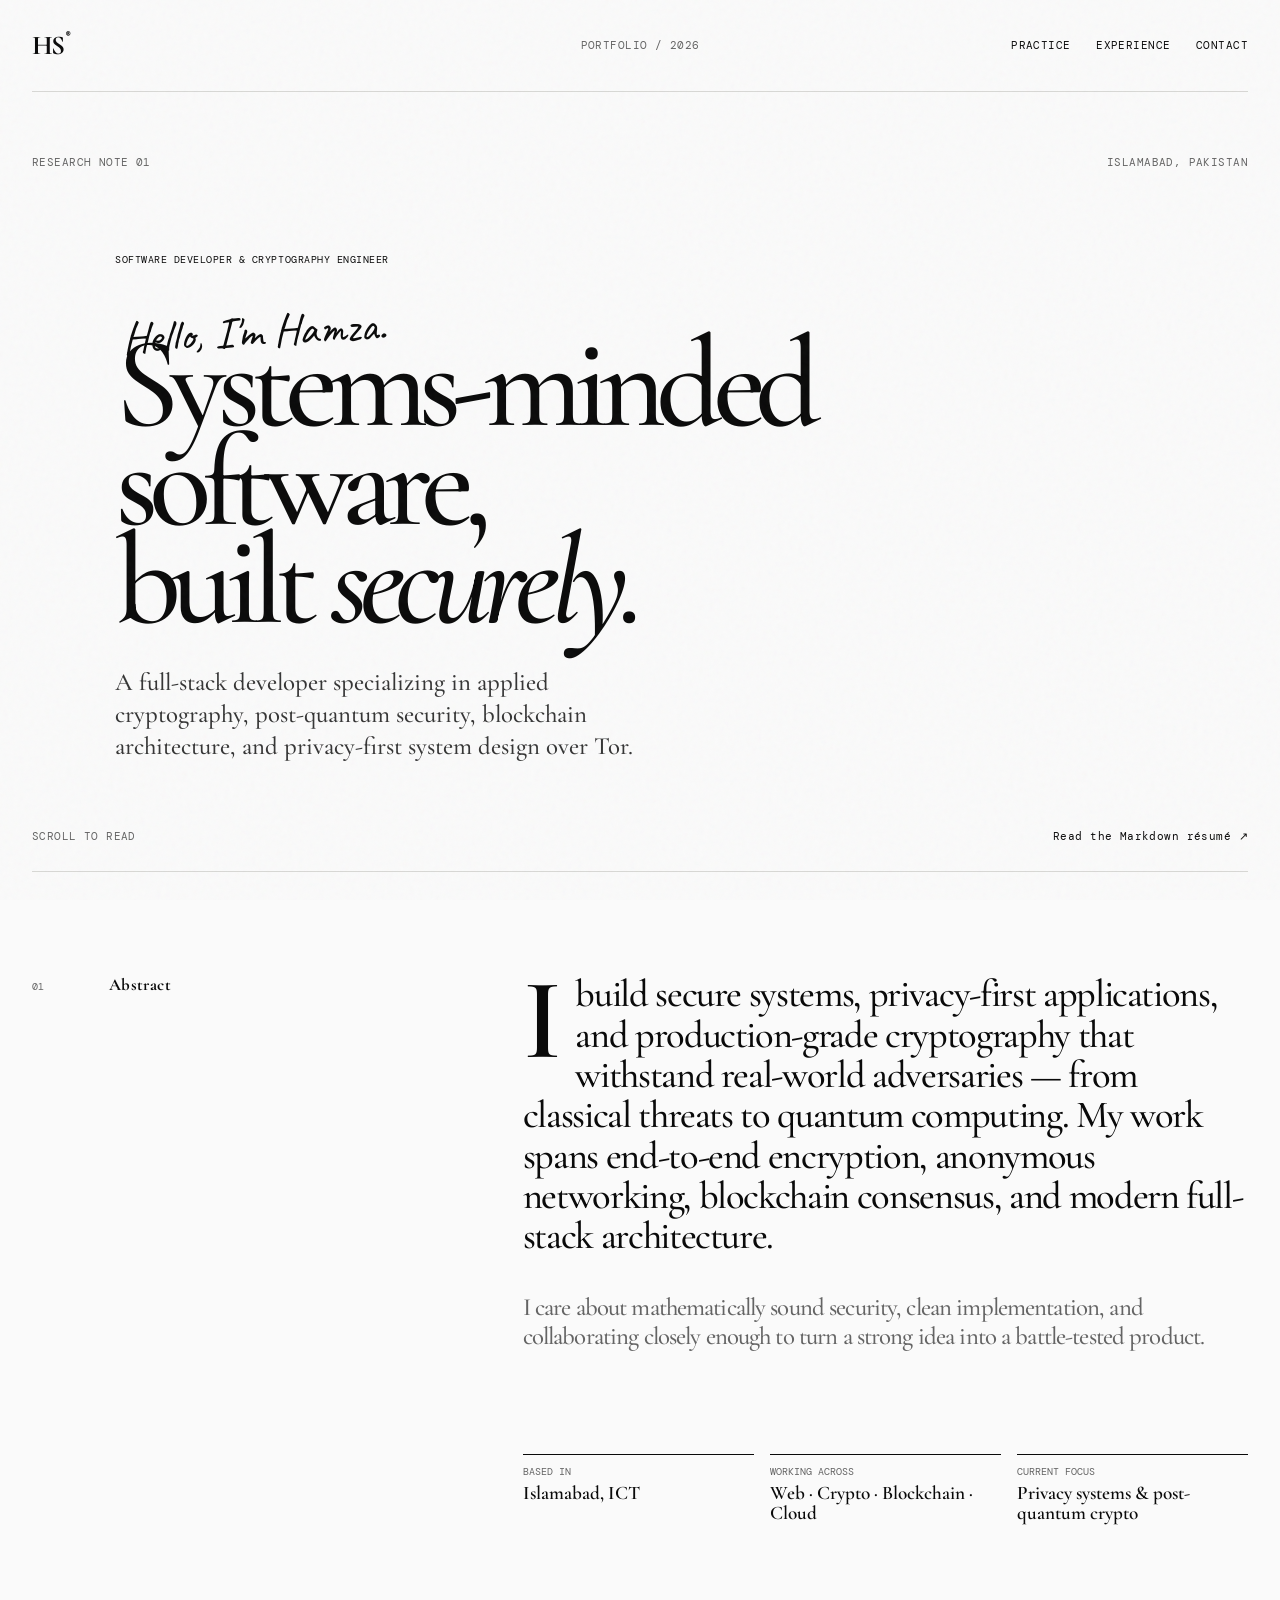
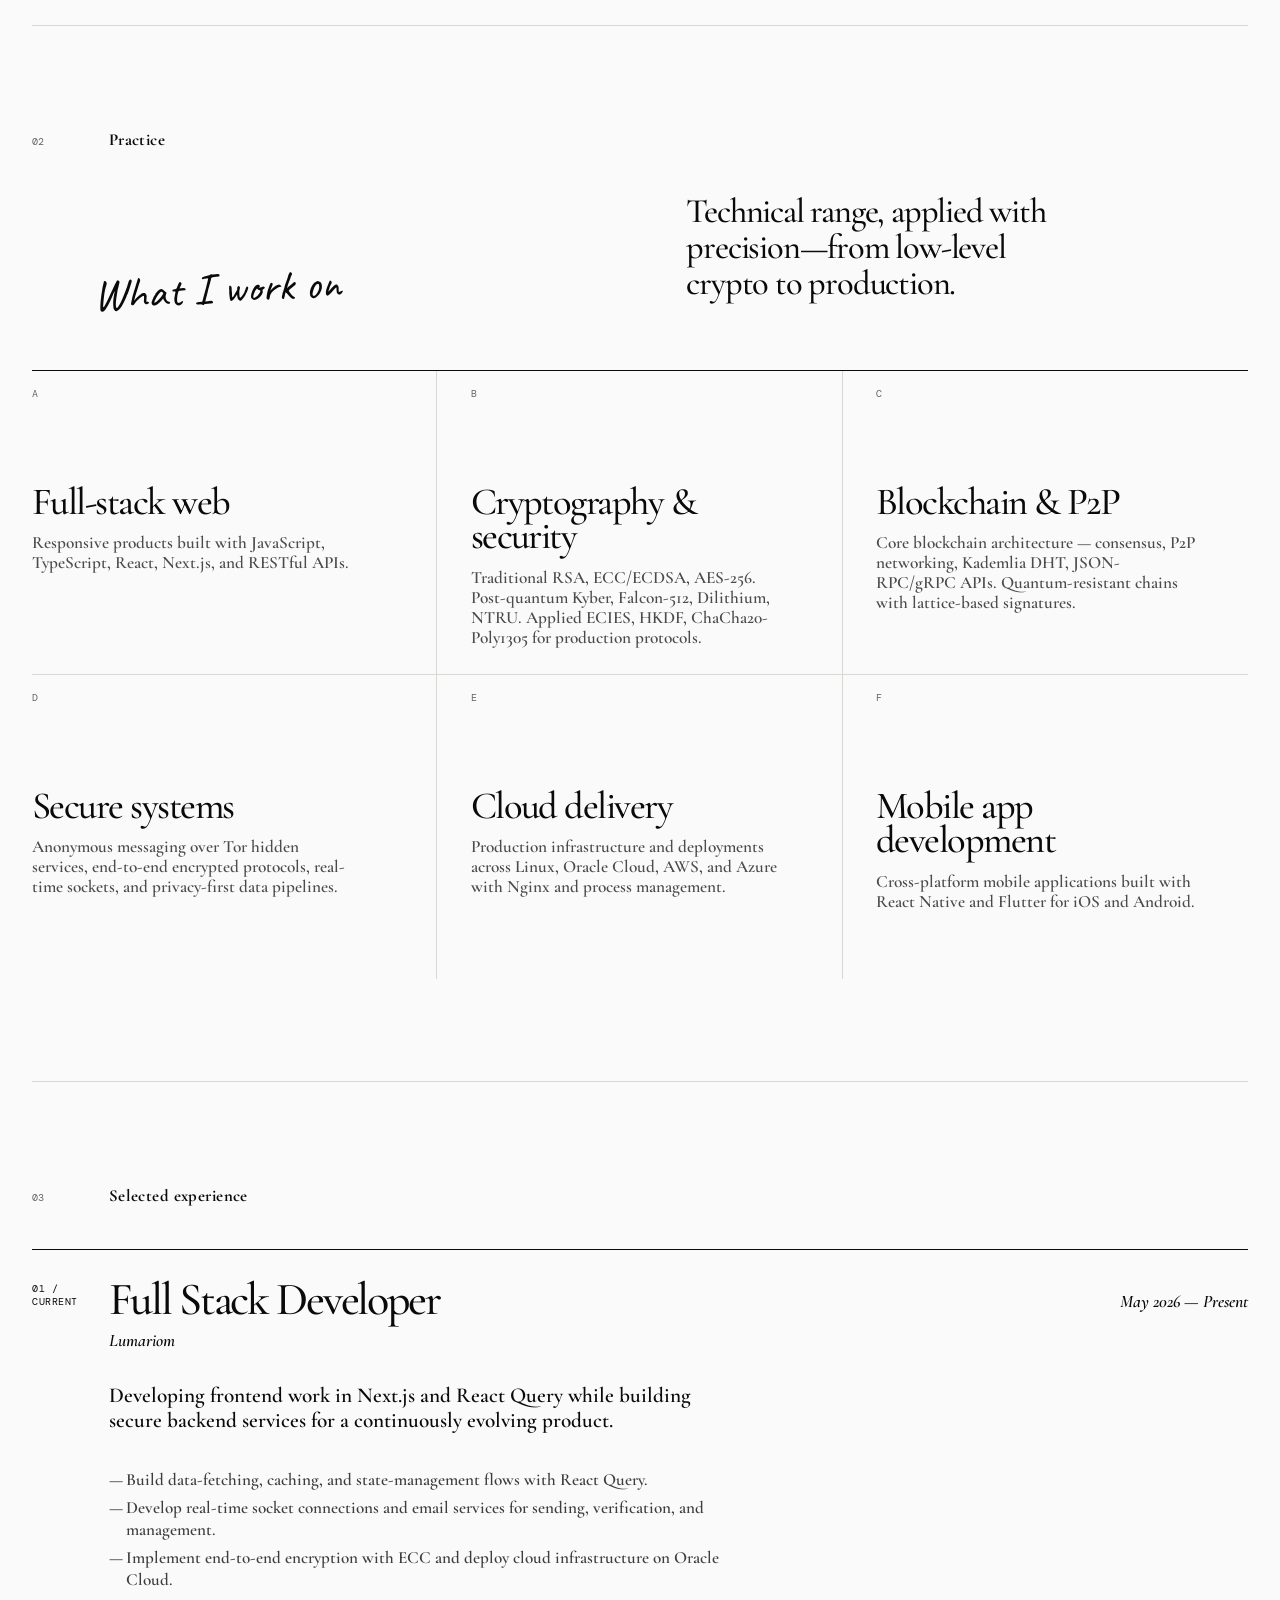
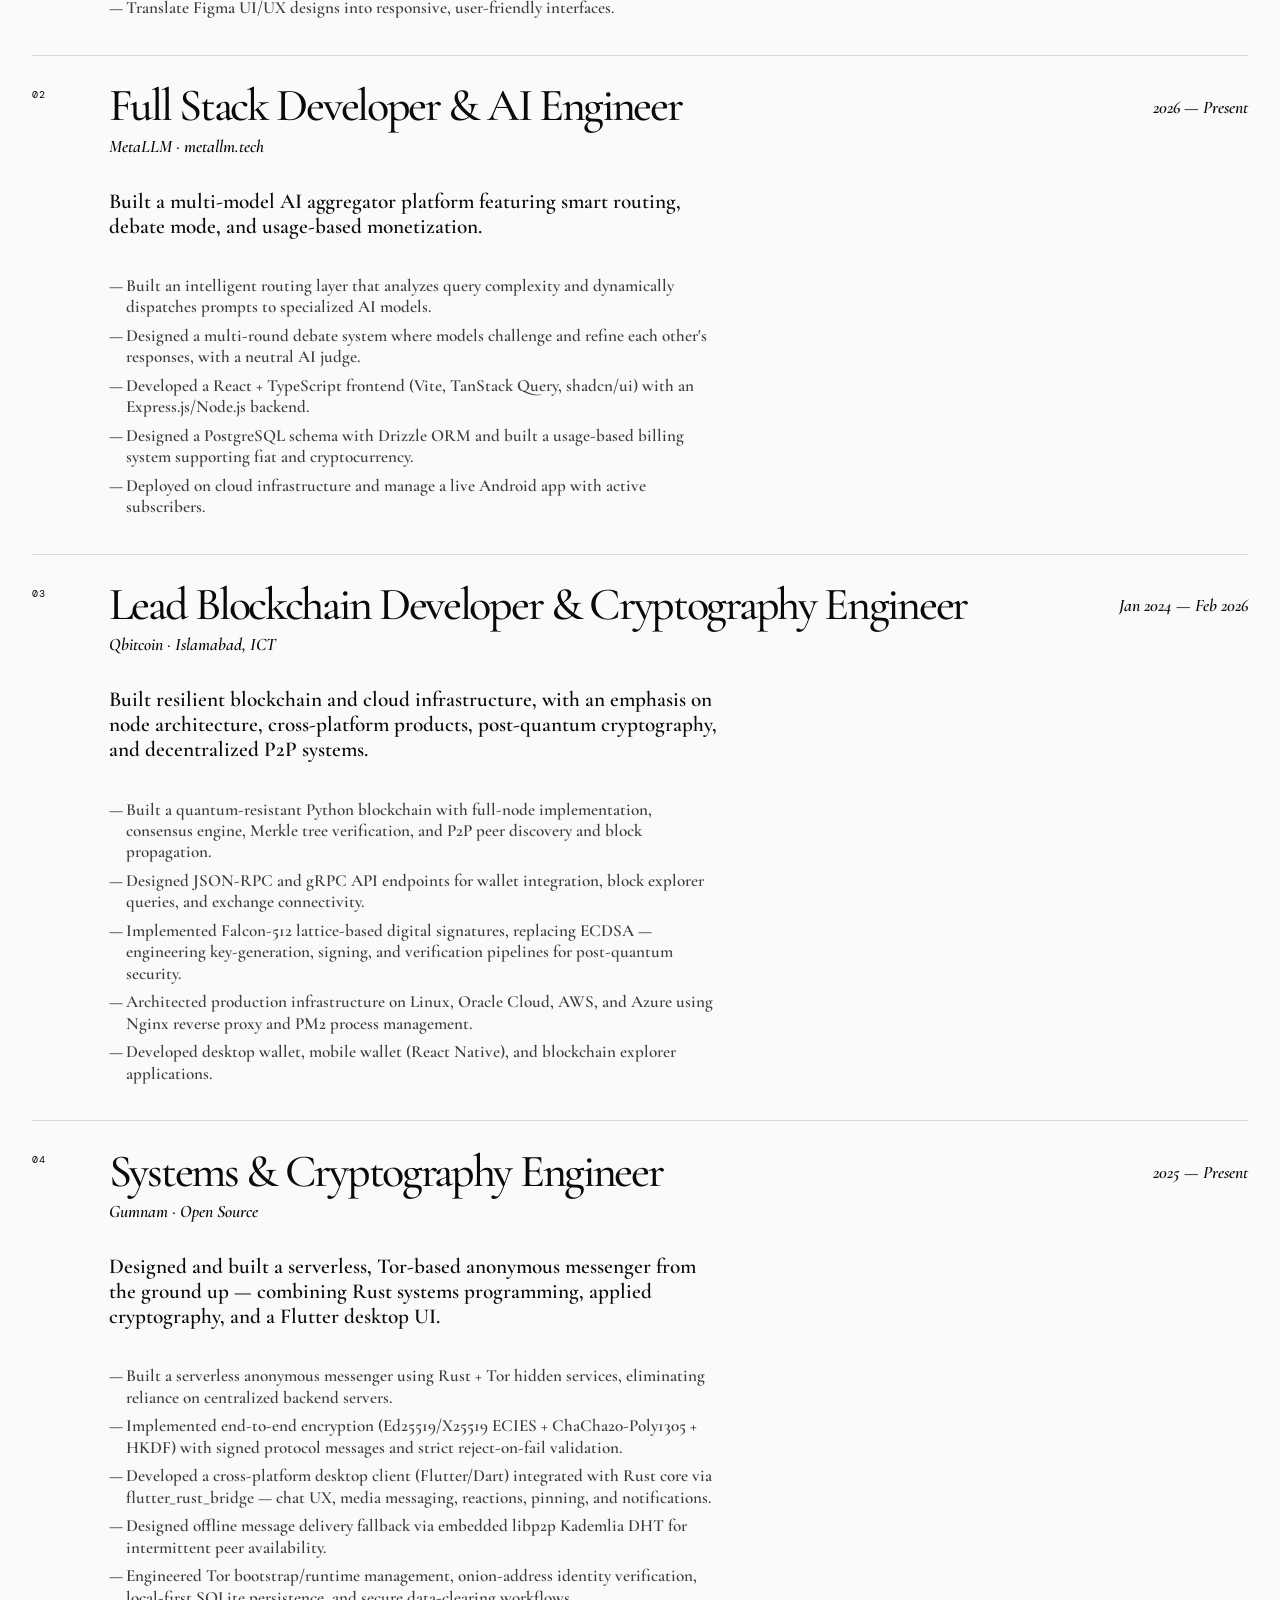
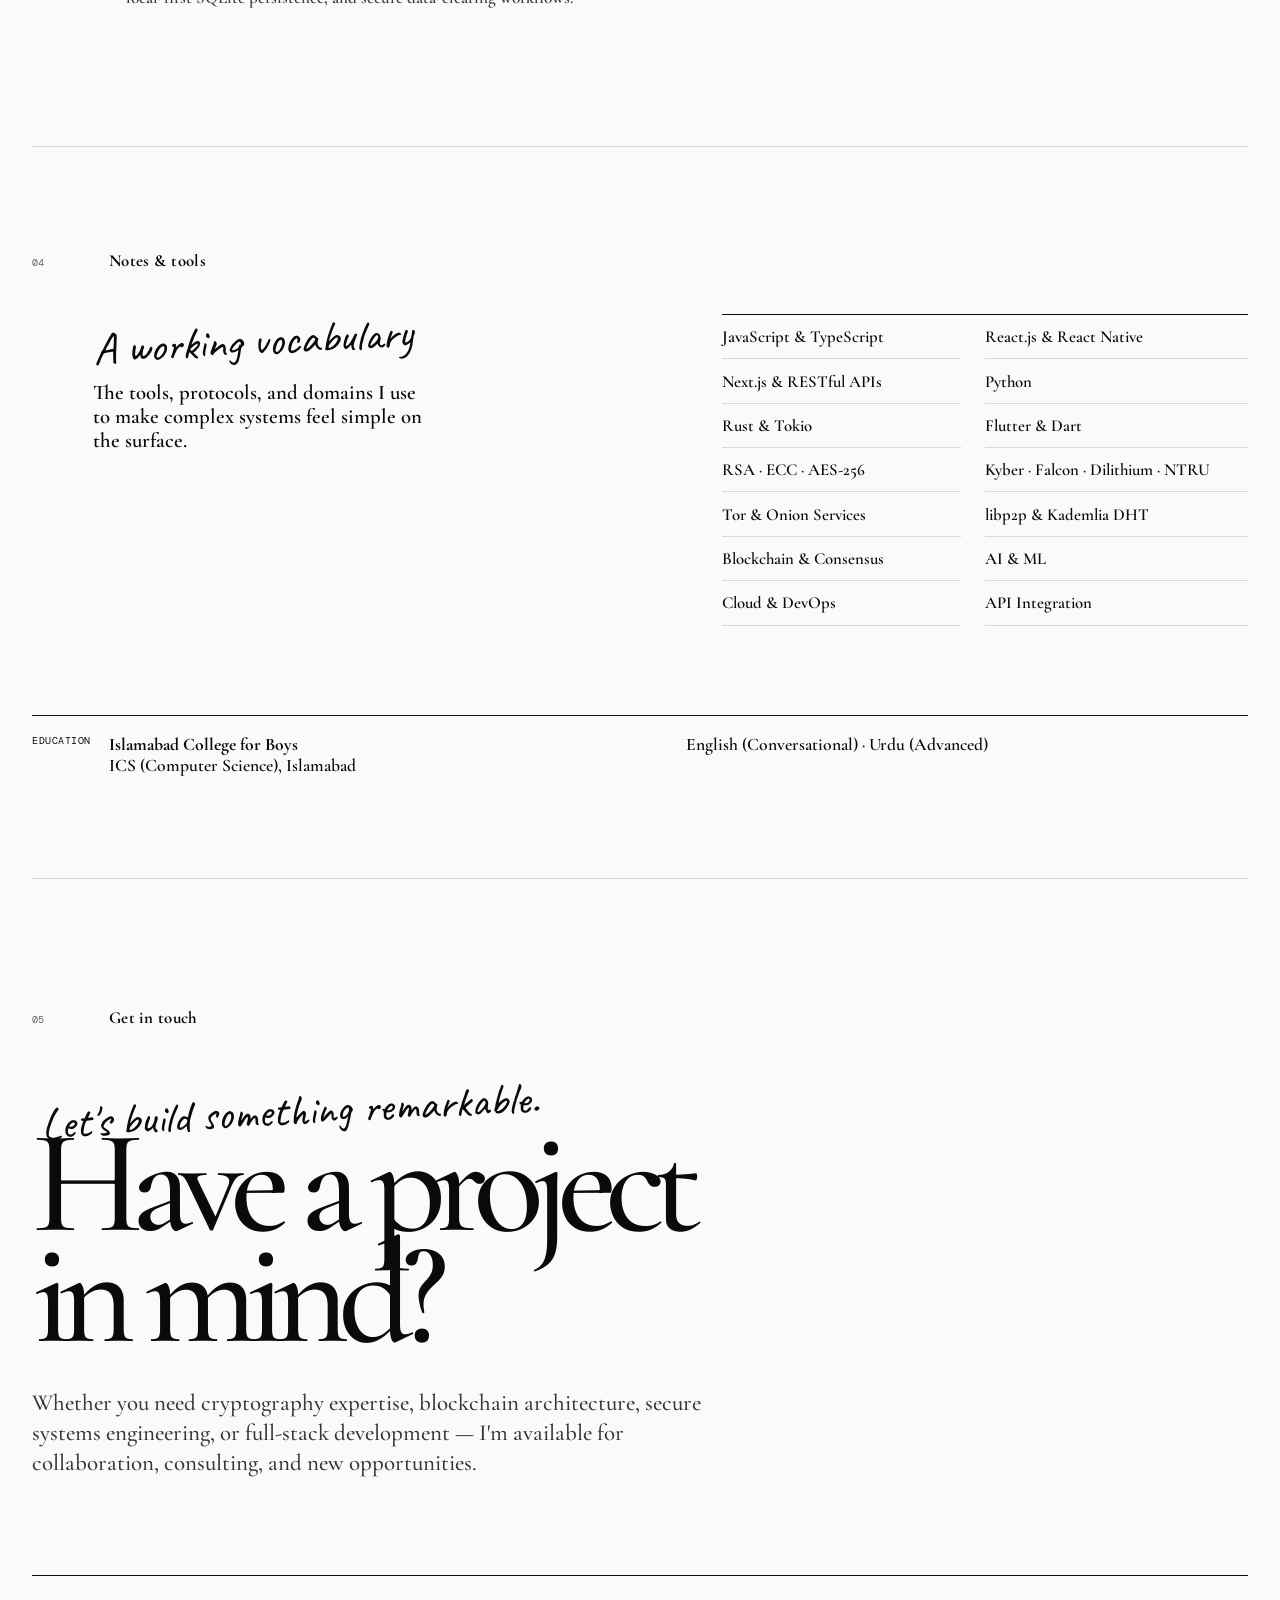
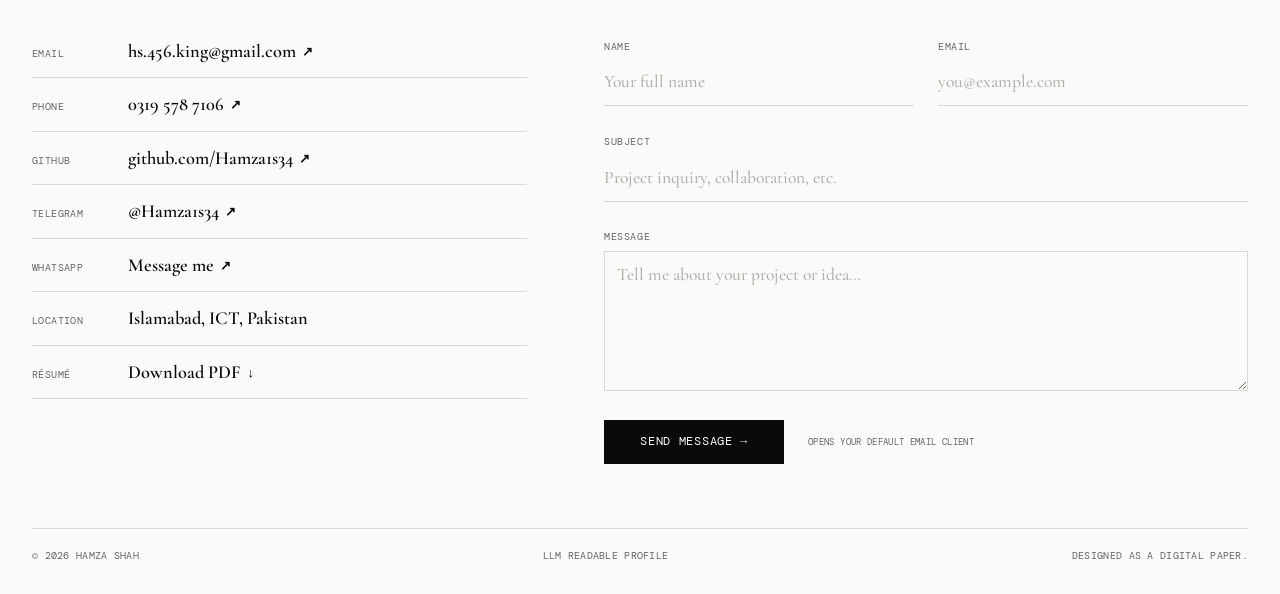
==== index.html @ 27f228ba "Initial commit of portfolio website" ====
<!doctype html>
<html lang="en">
  <head>
    <meta charset="UTF-8" />
    <meta name="viewport" content="width=device-width, initial-scale=1.0" />
    <meta
      name="description"
      content="Hamza Shah — Software Developer & Cryptography Engineer in Islamabad. Expertise in Rust, Tor, post-quantum cryptography (Kyber, Falcon, Dilithium, NTRU), blockchain architecture, and full-stack development."
    />
    <meta
      name="keywords"
      content="Hamza Shah, software developer, cryptography engineer, Rust developer, post-quantum cryptography, Kyber, Falcon-512, Dilithium, NTRU, RSA, ECC, AES, blockchain developer, Tor developer, anonymous messenger, P2P networking, full-stack developer, Islamabad, Pakistan"
    />
    <meta name="author" content="Hamza Shah" />
    <meta name="theme-color" content="#fafafa" />
    <meta name="robots" content="index, follow" />
    <link rel="canonical" href="https://hamza1s34.github.io/" />

    <!-- Open Graph -->
    <meta property="og:title" content="Hamza Shah — Software Developer & Cryptography Engineer" />
    <meta property="og:description" content="Systems-minded software engineer with deep expertise in applied cryptography, post-quantum security, blockchain architecture, and privacy-first system design." />
    <meta property="og:type" content="website" />
    <meta property="og:url" content="https://hamza1s34.github.io/" />
    <meta property="og:locale" content="en_US" />

    <!-- Twitter Card -->
    <meta name="twitter:card" content="summary" />
    <meta name="twitter:title" content="Hamza Shah — Software Developer & Cryptography Engineer" />
    <meta name="twitter:description" content="Rust · Tor · Post-Quantum Cryptography · Blockchain · Full-Stack — building secure, privacy-first systems." />

    <title>Hamza Shah — Software Developer & Cryptography Engineer</title>
    <link rel="preconnect" href="https://fonts.googleapis.com" />
    <link rel="preconnect" href="https://fonts.gstatic.com" crossorigin />
    <link
      href="https://fonts.googleapis.com/css2?family=Caveat:wght@500;600&family=Cormorant+Garamond:ital,wght@0,500;0,600;0,700;1,500;1,600&family=DM+Mono:wght@400;500&family=Inter:wght@400;500;600&display=swap"
      rel="stylesheet"
    />
    <link rel="stylesheet" href="styles.css" />
    <link rel="icon" type="image/svg+xml" href="favicon.svg" />

    <!-- JSON-LD Structured Data -->
    <script type="application/ld+json">
    {
      "@context": "https://schema.org",
      "@type": "Person",
      "name": "Hamza Shah",
      "jobTitle": "Software Developer & Cryptography Engineer",
      "url": "https://hamza1s34.github.io/",
      "email": "hs.456.king@gmail.com",
      "telephone": "+92-319-5787106",
      "address": {
        "@type": "PostalAddress",
        "addressLocality": "Islamabad",
        "addressRegion": "ICT",
        "addressCountry": "PK"
      },
      "sameAs": [
        "https://github.com/Hamza1s34"
      ],
      "knowsAbout": [
        "Cryptography", "Post-Quantum Cryptography", "Kyber", "Falcon-512",
        "Dilithium", "NTRU", "RSA", "ECC", "AES", "Blockchain",
        "Rust", "Tor", "P2P Networking", "Full-Stack Development",
        "Flutter", "React", "Next.js", "Python"
      ],
      "alumniOf": {
        "@type": "EducationalOrganization",
        "name": "Islamabad College for Boys"
      }
    }
    </script>
  </head>
  <body>
    <a class="skip-link" href="#main-content">Skip to content</a>

    <div class="film-grain" aria-hidden="true"></div>

    <header class="site-header">
      <a class="wordmark" href="#top" aria-label="Hamza Shah, home">HS<span>®</span></a>
      <p class="issue">Portfolio / 2026</p>
      <nav aria-label="Primary navigation">
        <a href="#practice">Practice</a>
        <a href="#experience">Experience</a>
        <a href="#contact">Contact</a>
      </nav>
    </header>

    <main id="main-content">
      <section class="hero paper-section" id="top" aria-labelledby="page-title">
        <div class="hero-meta">
          <p>Research note 01</p>
          <p>Islamabad, Pakistan</p>
        </div>

        <div class="hero-copy">
          <p class="kicker">Software Developer &amp; Cryptography Engineer</p>
          <p class="handwritten">Hello, I'm Hamza.</p>
          <h1 id="page-title">Systems-minded software,<br />built <em>securely.</em></h1>
          <p class="lede">
            A full-stack developer specializing in applied cryptography, post-quantum security,
            blockchain architecture, and privacy-first system design over Tor.
          </p>
        </div>

        <div class="hero-footnote">
          <p>Scroll to read</p>
          <a href="resume.md" class="source-link">Read the Markdown résumé <span aria-hidden="true">↗</span></a>
        </div>
      </section>

      <section class="abstract paper-section" aria-labelledby="abstract-title">
        <div class="section-label">
          <span>01</span>
          <h2 id="abstract-title">Abstract</h2>
        </div>
        <div class="abstract-copy">
          <p class="drop-cap">
            I build secure systems, privacy-first applications, and production-grade cryptography
            that withstand real-world adversaries — from classical threats to quantum computing.
            My work spans end-to-end encryption, anonymous networking, blockchain consensus, and
            modern full-stack architecture.
          </p>
          <p>
            I care about mathematically sound security, clean implementation, and collaborating
            closely enough to turn a strong idea into a battle-tested product.
          </p>
        </div>
        <dl class="facts">
          <div>
            <dt>Based in</dt>
            <dd>Islamabad, ICT</dd>
          </div>
          <div>
            <dt>Working across</dt>
            <dd>Web · Crypto · Blockchain · Cloud</dd>
          </div>
          <div>
            <dt>Current focus</dt>
            <dd>Privacy systems &amp; post-quantum crypto</dd>
          </div>
        </dl>
      </section>

      <section class="practice paper-section" id="practice" aria-labelledby="practice-title">
        <div class="section-label">
          <span>02</span>
          <h2 id="practice-title">Practice</h2>
        </div>
        <div class="practice-intro">
          <p class="handwritten">What I work on</p>
          <p>Technical range, applied with precision—from low-level crypto to production.</p>
        </div>
        <div class="practice-grid">
          <article>
            <p class="card-number">A</p>
            <h3>Full-stack web</h3>
            <p>Responsive products built with JavaScript, TypeScript, React, Next.js, and RESTful APIs.</p>
          </article>
          <article>
            <p class="card-number">B</p>
            <h3>Cryptography &amp; security</h3>
            <p>Traditional RSA, ECC/ECDSA, AES-256. Post-quantum Kyber, Falcon-512, Dilithium, NTRU. Applied ECIES, HKDF, ChaCha20-Poly1305 for production protocols.</p>
          </article>
          <article>
            <p class="card-number">C</p>
            <h3>Blockchain &amp; P2P</h3>
            <p>Core blockchain architecture — consensus, P2P networking, Kademlia DHT, JSON-RPC/gRPC APIs. Quantum-resistant chains with lattice-based signatures.</p>
          </article>
          <article>
            <p class="card-number">D</p>
            <h3>Secure systems</h3>
            <p>Anonymous messaging over Tor hidden services, end-to-end encrypted protocols, real-time sockets, and privacy-first data pipelines.</p>
          </article>
          <article>
            <p class="card-number">E</p>
            <h3>Cloud delivery</h3>
            <p>Production infrastructure and deployments across Linux, Oracle Cloud, AWS, and Azure with Nginx and process management.</p>
          </article>
          <article>
            <p class="card-number">F</p>
            <h3>Mobile app development</h3>
            <p>Cross-platform mobile applications built with React Native and Flutter for iOS and Android.</p>
          </article>
        </div>
      </section>

      <section class="experience paper-section" id="experience" aria-labelledby="experience-title">
        <div class="section-label">
          <span>03</span>
          <h2 id="experience-title">Selected experience</h2>
        </div>

        <article class="role">
          <div class="role-heading">
            <p class="role-index">01 / Current</p>
            <div>
              <h3>Full Stack Developer</h3>
              <p class="company">Lumariom</p>
            </div>
            <p class="period">May 2026 — Present</p>
          </div>
          <div class="role-body">
            <p>
              Developing frontend work in Next.js and React Query while building secure backend
              services for a continuously evolving product.
            </p>
            <ul>
              <li>Build data-fetching, caching, and state-management flows with React Query.</li>
              <li>Develop real-time socket connections and email services for sending, verification, and management.</li>
              <li>Implement end-to-end encryption with ECC and deploy cloud infrastructure on Oracle Cloud.</li>
              <li>Translate Figma UI/UX designs into responsive, user-friendly interfaces.</li>
            </ul>
          </div>
        </article>

        <article class="role">
          <div class="role-heading">
            <p class="role-index">02</p>
            <div>
              <h3>Full Stack Developer &amp; AI Engineer</h3>
              <p class="company">MetaLLM · metallm.tech</p>
            </div>
            <p class="period">2026 — Present</p>
          </div>
          <div class="role-body">
            <p>
              Built a multi-model AI aggregator platform featuring smart routing, debate mode, and usage-based monetization.
            </p>
            <ul>
              <li>Built an intelligent routing layer that analyzes query complexity and dynamically dispatches prompts to specialized AI models.</li>
              <li>Designed a multi-round debate system where models challenge and refine each other's responses, with a neutral AI judge.</li>
              <li>Developed a React + TypeScript frontend (Vite, TanStack Query, shadcn/ui) with an Express.js/Node.js backend.</li>
              <li>Designed a PostgreSQL schema with Drizzle ORM and built a usage-based billing system supporting fiat and cryptocurrency.</li>
              <li>Deployed on cloud infrastructure and manage a live Android app with active subscribers.</li>
            </ul>
          </div>
        </article>

        <article class="role">
          <div class="role-heading">
            <p class="role-index">03</p>
            <div>
              <h3>Lead Blockchain Developer &amp; Cryptography Engineer</h3>
              <p class="company">Qbitcoin · Islamabad, ICT</p>
            </div>
            <p class="period">Jan 2024 — Feb 2026</p>
          </div>
          <div class="role-body">
            <p>
              Built resilient blockchain and cloud infrastructure, with an emphasis on node
              architecture, cross-platform products, post-quantum cryptography, and decentralized P2P systems.
            </p>
            <ul>
              <li>Built a quantum-resistant Python blockchain with full-node implementation, consensus engine, Merkle tree verification, and P2P peer discovery and block propagation.</li>
              <li>Designed JSON-RPC and gRPC API endpoints for wallet integration, block explorer queries, and exchange connectivity.</li>
              <li>Implemented Falcon-512 lattice-based digital signatures, replacing ECDSA — engineering key-generation, signing, and verification pipelines for post-quantum security.</li>
              <li>Architected production infrastructure on Linux, Oracle Cloud, AWS, and Azure using Nginx reverse proxy and PM2 process management.</li>
              <li>Developed desktop wallet, mobile wallet (React Native), and blockchain explorer applications.</li>
            </ul>
          </div>
        </article>

        <article class="role">
          <div class="role-heading">
            <p class="role-index">04</p>
            <div>
              <h3>Systems &amp; Cryptography Engineer</h3>
              <p class="company">Gumnam · Open Source</p>
            </div>
            <p class="period">2025 — Present</p>
          </div>
          <div class="role-body">
            <p>
              Designed and built a serverless, Tor-based anonymous messenger from the ground up —
              combining Rust systems programming, applied cryptography, and a Flutter desktop UI.
            </p>
            <ul>
              <li>Built a serverless anonymous messenger using Rust + Tor hidden services, eliminating reliance on centralized backend servers.</li>
              <li>Implemented end-to-end encryption (Ed25519/X25519 ECIES + ChaCha20-Poly1305 + HKDF) with signed protocol messages and strict reject-on-fail validation.</li>
              <li>Developed a cross-platform desktop client (Flutter/Dart) integrated with Rust core via flutter_rust_bridge — chat UX, media messaging, reactions, pinning, and notifications.</li>
              <li>Designed offline message delivery fallback via embedded libp2p Kademlia DHT for intermittent peer availability.</li>
              <li>Engineered Tor bootstrap/runtime management, onion-address identity verification, local-first SQLite persistence, and secure data-clearing workflows.</li>
            </ul>
          </div>
        </article>
      </section>

      <section class="notes paper-section" aria-labelledby="notes-title">
        <div class="section-label">
          <span>04</span>
          <h2 id="notes-title">Notes &amp; tools</h2>
        </div>
        <div class="notes-layout">
          <div>
            <p class="handwritten">A working vocabulary</p>
            <p class="notes-copy">The tools, protocols, and domains I use to make complex systems feel simple on the surface.</p>
          </div>
          <ul class="skills-list" aria-label="Technical skills">
            <li>JavaScript &amp; TypeScript</li>
            <li>React.js &amp; React Native</li>
            <li>Next.js &amp; RESTful APIs</li>
            <li>Python</li>
            <li>Rust &amp; Tokio</li>
            <li>Flutter &amp; Dart</li>
            <li>RSA · ECC · AES-256</li>
            <li>Kyber · Falcon · Dilithium · NTRU</li>
            <li>Tor &amp; Onion Services</li>
            <li>libp2p &amp; Kademlia DHT</li>
            <li>Blockchain &amp; Consensus</li>
            <li>AI &amp; ML</li>
            <li>Cloud &amp; DevOps</li>
            <li>API Integration</li>
          </ul>
        </div>
        <div class="education">
          <p class="role-index">Education</p>
          <p><strong>Islamabad College for Boys</strong><br />ICS (Computer Science), Islamabad</p>
          <p>English (Conversational) · Urdu (Advanced)</p>
        </div>
      </section>

      <section class="contact paper-section" id="contact" aria-labelledby="contact-title">
        <div class="section-label">
          <span>05</span>
          <h2 id="contact-title">Get in touch</h2>
        </div>

        <div class="contact-hero">
          <p class="handwritten">Let's build something remarkable.</p>
          <p class="contact-headline">Have a project<br />in mind?</p>
          <p class="contact-lede">
            Whether you need cryptography expertise, blockchain architecture, secure systems
            engineering, or full-stack development — I'm available for collaboration, consulting,
            and new opportunities.
          </p>
        </div>

        <div class="contact-grid">
          <dl class="contact-details" aria-label="Contact information">
            <div class="contact-item">
              <dt>Email</dt>
              <dd><a href="mailto:hs.456.king@gmail.com" id="contact-email-link">hs.456.king@gmail.com <span aria-hidden="true">↗</span></a></dd>
            </div>
            <div class="contact-item">
              <dt>Phone</dt>
              <dd><a href="tel:+923195787106" id="contact-phone-link">0319 578 7106 <span aria-hidden="true">↗</span></a></dd>
            </div>
            <div class="contact-item">
              <dt>GitHub</dt>
              <dd><a href="https://github.com/Hamza1s34" target="_blank" rel="noreferrer" id="contact-github-link">github.com/Hamza1s34 <span aria-hidden="true">↗</span></a></dd>
            </div>
            <div class="contact-item">
              <dt>Telegram</dt>
              <dd><a href="https://t.me/Hamza1s34" target="_blank" rel="noreferrer" id="contact-telegram-link">@Hamza1s34 <span aria-hidden="true">↗</span></a></dd>
            </div>
            <div class="contact-item">
              <dt>WhatsApp</dt>
              <dd><a href="https://wa.me/923195787106" target="_blank" rel="noreferrer" id="contact-whatsapp-link">Message me <span aria-hidden="true">↗</span></a></dd>
            </div>
            <div class="contact-item">
              <dt>Location</dt>
              <dd>Islamabad, ICT, Pakistan</dd>
            </div>
            <div class="contact-item">
              <dt>Résumé</dt>
              <dd><a href="Hamza_Shah_Resume.pdf" target="_blank" id="contact-resume-link">Download PDF <span aria-hidden="true">↓</span></a></dd>
            </div>
          </dl>

          <form class="contact-form" id="contact-form" novalidate>
            <div class="form-group">
              <label for="cf-name">Name</label>
              <input type="text" id="cf-name" name="name" required autocomplete="name" placeholder="Your full name" />
            </div>
            <div class="form-group">
              <label for="cf-email">Email</label>
              <input type="email" id="cf-email" name="email" required autocomplete="email" placeholder="you@example.com" />
            </div>
            <div class="form-group form-group--full">
              <label for="cf-subject">Subject</label>
              <input type="text" id="cf-subject" name="subject" required placeholder="Project inquiry, collaboration, etc." />
            </div>
            <div class="form-group form-group--full">
              <label for="cf-message">Message</label>
              <textarea id="cf-message" name="message" rows="5" required placeholder="Tell me about your project or idea…"></textarea>
            </div>
            <div class="form-actions">
              <button type="submit" id="contact-submit">Send message <span aria-hidden="true">→</span></button>
              <p class="form-note">Opens your default email client</p>
            </div>
          </form>
        </div>
      </section>
    </main>

    <footer>
      <p>© <span id="year"></span> Hamza Shah</p>
      <a href="llms.txt">llm readable profile</a>
      <p>Designed as a digital paper.</p>
    </footer>

    <script src="script.js"></script>
  </body>
</html>
---- styles.css ----
:root {
  --paper: #fafafa;
  --paper-deep: #f3f3f1;
  --ink: #0a0a0a;
  --muted: #646464;
  --line: #d8d8d5;
  --accent: #1a1a2e;
  --serif: "Cormorant Garamond", Iowan Old Style, Baskerville, "Times New Roman", serif;
  --sans: Inter, Helvetica, Arial, sans-serif;
  --mono: "DM Mono", "SFMono-Regular", Consolas, monospace;
  --script: Caveat, "Bradley Hand", "Segoe Print", cursive;
}

* { box-sizing: border-box; }

html { scroll-behavior: smooth; }

body {
  min-width: 320px;
  margin: 0;
  color: var(--ink);
  background: var(--paper);
  font-family: var(--sans);
  -webkit-font-smoothing: antialiased;
}

a { color: inherit; }

.skip-link {
  position: fixed;
  z-index: 20;
  top: 0.75rem;
  left: 50%;
  padding: 0.55rem 0.75rem;
  background: var(--ink);
  color: var(--paper);
  transform: translate(-50%, -180%);
}

.skip-link:focus { transform: translate(-50%, 0); }

.film-grain {
  position: fixed;
  z-index: 8;
  inset: 0;
  pointer-events: none;
  opacity: 0.035;
  background-image: url("data:image/svg+xml,%3Csvg viewBox='0 0 180 180' xmlns='http://www.w3.org/2000/svg'%3E%3Cfilter id='n'%3E%3CfeTurbulence type='fractalNoise' baseFrequency='.95' numOctaves='4' stitchTiles='stitch'/%3E%3C/filter%3E%3Crect width='100%25' height='100%25' filter='url(%23n)' opacity='.95'/%3E%3C/svg%3E");
}

.site-header,
footer {
  width: min(1400px, calc(100% - 4rem));
  margin-inline: auto;
}

.site-header {
  display: grid;
  grid-template-columns: 1fr auto 1fr;
  align-items: center;
  min-height: 5.75rem;
  border-bottom: 1px solid var(--line);
  font-family: var(--mono);
  font-size: 0.66rem;
  letter-spacing: 0.04em;
  text-transform: uppercase;
}

.wordmark {
  width: max-content;
  font-family: var(--serif);
  font-size: 1.7rem;
  font-weight: 700;
  letter-spacing: -0.08em;
  text-decoration: none;
}

.wordmark span {
  margin-left: 0.18rem;
  font-family: var(--mono);
  font-size: 0.42rem;
  vertical-align: top;
}

.issue { margin: 0; color: var(--muted); }

nav {
  display: flex;
  justify-content: flex-end;
  gap: clamp(0.85rem, 2vw, 1.75rem);
}

nav a, .source-link, footer a {
  text-underline-offset: 0.22em;
  text-decoration-color: transparent;
  transition: text-decoration-color 180ms ease;
}

nav a:hover, nav a:focus-visible, .source-link:hover, .source-link:focus-visible, footer a:hover, footer a:focus-visible {
  text-decoration-color: currentColor;
}

.paper-section {
  width: min(1400px, calc(100% - 4rem));
  margin-inline: auto;
  border-bottom: 1px solid var(--line);
}

.hero {
  display: flex;
  min-height: min(780px, calc(100svh - 5.75rem));
  padding: clamp(2rem, 5vw, 5rem) 0 1.75rem;
  flex-direction: column;
  justify-content: space-between;
}

.hero-meta,
.hero-footnote {
  display: flex;
  justify-content: space-between;
  gap: 1rem;
  color: var(--muted);
  font-family: var(--mono);
  font-size: 0.66rem;
  letter-spacing: 0.04em;
  text-transform: uppercase;
}

.hero-meta p, .hero-footnote p { margin: 0; }

.hero-copy { max-width: 1060px; margin: 3.5rem auto 2.5rem; }

.kicker, .role-index, .card-number {
  margin: 0;
  font-family: var(--mono);
  font-size: 0.65rem;
  letter-spacing: 0.05em;
  text-transform: uppercase;
}

.handwritten {
  margin: 0;
  font-family: var(--script);
  font-size: clamp(1.65rem, 3.5vw, 3.2rem);
  line-height: 0.95;
  transform: rotate(-3deg);
}

.hero .handwritten { margin: 1.5rem 0 0.2rem 0.45rem; }

h1, h2, h3, p { text-wrap: pretty; }

h1, h2, h3 { font-family: var(--serif); }

h1 {
  max-width: 1050px;
  margin: 0;
  font-size: clamp(4.3rem, 10.1vw, 9.4rem);
  font-weight: 500;
  letter-spacing: -0.075em;
  line-height: 0.76;
}

h1 em { font-weight: 500; }

.lede {
  max-width: 560px;
  margin: 2.3rem 0 0;
  color: #353535;
  font-family: var(--serif);
  font-size: clamp(1.2rem, 2vw, 1.55rem);
  font-weight: 500;
  line-height: 1.28;
}

.source-link { color: var(--ink); text-transform: none; }

.abstract, .practice, .experience, .notes { padding: clamp(4rem, 8vw, 8.5rem) 0; }

.section-label {
  display: grid;
  grid-template-columns: 3.8rem 1fr;
  gap: 1rem;
  align-items: baseline;
  margin-bottom: clamp(3rem, 6vw, 6rem);
}

.section-label span {
  color: var(--muted);
  font-family: var(--mono);
  font-size: 0.65rem;
}

.section-label h2 { margin: 0; font-size: 1.05rem; font-weight: 700; letter-spacing: 0.025em; }

.abstract { display: grid; grid-template-columns: 1fr 2fr; column-gap: clamp(3rem, 10vw, 11rem); }
.abstract .section-label { grid-column: 1; }

.abstract-copy { grid-column: 2; max-width: 830px; }

.abstract-copy p {
  margin: 0;
  font-family: var(--serif);
  font-size: clamp(1.55rem, 3vw, 2.6rem);
  font-weight: 500;
  letter-spacing: -0.035em;
  line-height: 1.05;
}

.abstract-copy p + p { margin-top: 2.25rem; color: var(--muted); font-size: clamp(1.15rem, 2.1vw, 1.55rem); line-height: 1.2; }

.drop-cap::first-letter {
  float: left;
  margin: 0.035em 0.13em -0.04em 0;
  font-size: 3em;
  font-weight: 600;
  line-height: 0.75;
}

.facts {
  display: grid;
  grid-column: 2;
  grid-template-columns: repeat(3, 1fr);
  gap: 1rem;
  max-width: 830px;
  margin: clamp(4rem, 8vw, 7.5rem) 0 0;
}

.facts div { border-top: 1px solid var(--ink); padding-top: 0.6rem; }
.facts dt { color: var(--muted); font-family: var(--mono); font-size: 0.6rem; text-transform: uppercase; }
.facts dd { margin: 0.4rem 0 0; font-family: var(--serif); font-size: 1.2rem; font-weight: 600; line-height: 1; }

.practice .section-label, .experience .section-label, .notes .section-label { margin-bottom: 2.7rem; }

.practice-intro { display: grid; grid-template-columns: 1fr 1fr; gap: 2rem; margin: 0 0 4.3rem 3.8rem; }
.practice-intro .handwritten { align-self: end; }
.practice-intro > p:last-child { max-width: 390px; margin: 0; font-family: var(--serif); font-size: clamp(1.5rem, 2.7vw, 2.15rem); font-weight: 500; letter-spacing: -0.035em; line-height: 1.05; }

/* ── Practice grid: 5 cards in 3 columns ── */
.practice-grid {
  display: grid;
  grid-template-columns: repeat(3, 1fr);
  border-top: 1px solid var(--ink);
}

.practice-grid article {
  min-height: 19rem;
  padding: 1rem clamp(1.15rem, 2.6vw, 2.3rem) 1.5rem;
  border-right: 1px solid var(--line);
  border-bottom: 1px solid var(--line);
  transition: background-color 280ms ease;
}

.practice-grid article:hover {
  background-color: var(--paper-deep);
}

/* First card in each row: no left padding */
.practice-grid article:nth-child(3n + 1) {
  padding-left: 0;
}

/* Last card in each row of 3: no right border */
.practice-grid article:nth-child(3n) {
  border-right: 0;
}

/* Bottom row cards: no bottom border */
.practice-grid article:nth-child(n+4) {
  border-bottom: 0;
}

.card-number { color: var(--muted); }

.practice-grid h3 {
  margin: 5.3rem 0 0.85rem;
  font-size: clamp(1.75rem, 3vw, 2.6rem);
  font-weight: 500;
  letter-spacing: -0.04em;
  line-height: 0.9;
}

.practice-grid article > p:last-child {
  max-width: 320px;
  margin: 0;
  color: #4b4b4b;
  font-family: var(--serif);
  font-size: 1.08rem;
  font-weight: 600;
  line-height: 1.16;
}

/* ── Experience roles ── */
.role { padding: 2rem 0 2.25rem; border-top: 1px solid var(--ink); }
.role + .role { border-top-color: var(--line); }
.role-heading { display: grid; grid-template-columns: 3.8rem minmax(0, 1fr) auto; gap: 1rem; align-items: start; }
.role h3 { margin: -0.22rem 0 0; font-size: clamp(2rem, 3.6vw, 3.25rem); font-weight: 500; letter-spacing: -0.05em; line-height: 0.92; }
.company, .period { margin: 0.55rem 0 0; font-family: var(--serif); font-size: 1.1rem; font-style: italic; font-weight: 600; }
.period { text-align: right; white-space: nowrap; }
.role-body { display: grid; grid-template-columns: 3.8rem minmax(0, 610px); gap: 1rem; margin: 2rem 0 0; }
.role-body > p, .role-body ul { grid-column: 2; }
.role-body > p { margin: 0; font-family: var(--serif); font-size: 1.33rem; font-weight: 600; line-height: 1.18; }
.role-body ul { max-width: 620px; margin: 1.25rem 0 0; padding: 0; list-style: none; color: #3d3d3d; font-family: var(--serif); font-size: 1.07rem; font-weight: 600; line-height: 1.25; }
.role-body li { position: relative; padding-left: 1.05rem; }
.role-body li::before { position: absolute; left: 0; content: "—"; }
.role-body li + li { margin-top: 0.45rem; }

/* ── Notes & Skills ── */
.notes-layout { display: grid; grid-template-columns: 1fr 1fr; gap: clamp(2rem, 8vw, 8rem); margin-left: 3.8rem; }
.notes-layout .handwritten { margin: 0 0 1.5rem; }
.notes-copy { max-width: 330px; margin: 0; font-family: var(--serif); font-size: 1.3rem; font-weight: 600; line-height: 1.16; }
.skills-list { display: grid; grid-template-columns: 1fr 1fr; gap: 0; margin: 0; padding: 0; list-style: none; border-top: 1px solid var(--ink); }
.skills-list li {
  padding: 0.7rem 0.5rem 0.7rem 0;
  border-bottom: 1px solid var(--line);
  font-family: var(--serif);
  font-size: 1.05rem;
  font-weight: 600;
  transition: padding-left 200ms ease, color 200ms ease;
}
.skills-list li:hover {
  padding-left: 0.4rem;
  color: var(--accent);
}
.skills-list li:nth-child(odd) { margin-right: 1.5rem; }
.education { display: grid; grid-template-columns: 3.8rem 1fr 1fr; gap: 1rem; margin-top: clamp(4rem, 7vw, 6.7rem); padding-top: 1.2rem; border-top: 1px solid var(--ink); }
.education p { margin: 0; font-family: var(--serif); font-size: 1.1rem; font-weight: 600; line-height: 1.15; }
.education .role-index { font-family: var(--mono); font-size: 0.65rem; font-weight: 400; }

/* ── Contact section ── */
.contact {
  padding: clamp(4rem, 10vw, 8.5rem) 0 clamp(3rem, 5vw, 5rem);
}

.contact .section-label {
  margin-bottom: 2.7rem;
}

.contact-hero {
  margin-bottom: clamp(4rem, 8vw, 6rem);
}

.contact-hero .handwritten {
  margin: 0 0 0.9rem 0.5rem;
}

.contact-headline {
  margin: 0;
  font-family: var(--serif);
  font-size: clamp(4.4rem, 11.5vw, 10.8rem);
  font-weight: 500;
  letter-spacing: -0.085em;
  line-height: 0.75;
}

.contact-lede {
  max-width: 680px;
  margin: 2.5rem 0 0;
  color: #353535;
  font-family: var(--serif);
  font-size: clamp(1.15rem, 1.8vw, 1.45rem);
  font-weight: 500;
  line-height: 1.3;
}

.contact-grid {
  display: grid;
  grid-template-columns: 1fr 1.3fr;
  gap: clamp(3rem, 6vw, 6rem);
  border-top: 1px solid var(--ink);
  padding-top: clamp(2.5rem, 5vw, 4rem);
}

/* ── Contact details ── */
.contact-details {
  margin: 0;
  padding: 0;
}

.contact-item {
  display: grid;
  grid-template-columns: 5.5rem 1fr;
  gap: 0.5rem;
  padding: 0.95rem 0;
  border-bottom: 1px solid var(--line);
  align-items: baseline;
}

.contact-item:first-child {
  padding-top: 0;
}

.contact-item dt {
  color: var(--muted);
  font-family: var(--mono);
  font-size: 0.62rem;
  letter-spacing: 0.04em;
  text-transform: uppercase;
}

.contact-item dd {
  margin: 0;
  font-family: var(--serif);
  font-size: 1.15rem;
  font-weight: 600;
  line-height: 1.2;
}

.contact-item dd a {
  text-decoration: none;
  transition: text-decoration-color 180ms ease;
}

.contact-item dd a:hover,
.contact-item dd a:focus-visible {
  text-decoration: underline;
  text-underline-offset: 0.2em;
}

.contact-item dd a span {
  font-family: var(--mono);
  font-size: 0.7em;
  vertical-align: 0.08em;
  margin-left: 0.15em;
}

/* ── Contact form ── */
.contact-form {
  display: grid;
  grid-template-columns: 1fr 1fr;
  gap: 1.8rem 1.5rem;
}

.form-group {
  display: flex;
  flex-direction: column;
}

.form-group--full {
  grid-column: 1 / -1;
}

.form-group label {
  margin-bottom: 0.45rem;
  color: var(--muted);
  font-family: var(--mono);
  font-size: 0.6rem;
  letter-spacing: 0.06em;
  text-transform: uppercase;
}

.form-group input,
.form-group textarea {
  width: 100%;
  padding: 0.7rem 0;
  border: none;
  border-bottom: 1px solid var(--line);
  background: transparent;
  color: var(--ink);
  font-family: var(--serif);
  font-size: 1.1rem;
  font-weight: 600;
  line-height: 1.3;
  outline: none;
  transition: border-color 250ms ease;
}

.form-group input::placeholder,
.form-group textarea::placeholder {
  color: #b0b0aa;
  font-weight: 500;
}

.form-group input:focus,
.form-group textarea:focus {
  border-bottom-color: var(--ink);
}

.form-group input:user-valid {
  border-bottom-color: #2d6a4f;
}

.form-group input:user-invalid {
  border-bottom-color: #c1121f;
}

.form-group textarea {
  resize: vertical;
  min-height: 7rem;
  border: 1px solid var(--line);
  padding: 0.75rem;
  border-radius: 0;
  transition: border-color 250ms ease;
}

.form-group textarea:focus {
  border-color: var(--ink);
}

.form-actions {
  grid-column: 1 / -1;
  display: flex;
  align-items: center;
  gap: 1.5rem;
}

.form-actions button {
  padding: 0.85rem 2.2rem;
  border: 1px solid var(--ink);
  background: var(--ink);
  color: var(--paper);
  font-family: var(--mono);
  font-size: 0.72rem;
  letter-spacing: 0.06em;
  text-transform: uppercase;
  cursor: pointer;
  transition: background-color 250ms ease, color 250ms ease, transform 120ms ease;
}

.form-actions button:hover,
.form-actions button:focus-visible {
  background: transparent;
  color: var(--ink);
}

.form-actions button:active {
  transform: scale(0.97);
}

.form-actions button span {
  display: inline-block;
  transition: transform 200ms ease;
}

.form-actions button:hover span {
  transform: translateX(3px);
}

.form-note {
  margin: 0;
  color: var(--muted);
  font-family: var(--mono);
  font-size: 0.55rem;
  letter-spacing: 0.04em;
  text-transform: uppercase;
}

/* ── Footer ── */
footer { display: flex; justify-content: space-between; gap: 1rem; padding: 1.25rem 0 2rem; color: var(--muted); font-family: var(--mono); font-size: 0.6rem; letter-spacing: 0.03em; text-transform: uppercase; }
footer p { margin: 0; }

/* ──────────────────── Responsive ──────────────────── */
@media (max-width: 760px) {
  .site-header, .paper-section, footer { width: min(100% - 2.25rem, 1400px); }
  .site-header { grid-template-columns: 1fr auto; min-height: 4.7rem; }
  .site-header .issue { display: none; }
  nav { gap: 0.85rem; }
  nav a:nth-child(2) { display: none; }
  .hero { min-height: min(680px, calc(100svh - 4.7rem)); }
  .hero-meta { font-size: 0.56rem; }
  h1 { font-size: clamp(3.4rem, 16.2vw, 5.4rem); line-height: 0.79; }
  .hero-copy { margin: 2.5rem 0; }
  .lede { margin-top: 1.9rem; }
  .section-label { grid-template-columns: 2.3rem 1fr; }
  .abstract { display: block; }
  .abstract .section-label { margin-bottom: 3rem; }
  .abstract-copy { max-width: none; }
  .facts { grid-template-columns: 1fr; margin-top: 3.5rem; }
  .facts div { display: grid; grid-template-columns: 9rem 1fr; gap: 1rem; }
  .facts dd { margin-top: 0.15rem; }
  .practice-intro { display: block; margin: 0 0 3.4rem 2.3rem; }
  .practice-intro .handwritten { margin-bottom: 1.8rem; }

  /* Practice grid: single column on mobile */
  .practice-grid { display: block; }
  .practice-grid article,
  .practice-grid article:first-child,
  .practice-grid article:nth-child(4) {
    min-height: auto;
    padding: 1rem 0 2.3rem;
    border-right: 0;
    border-bottom: 1px solid var(--line);
  }
  .practice-grid article:last-child { border-bottom: 0; }
  .practice-grid h3 { margin-top: 2.7rem; }

  .role-heading { grid-template-columns: 2.3rem minmax(0, 1fr); }
  .period { grid-column: 2; margin-top: 0.1rem; text-align: left; }
  .role-body { grid-template-columns: 2.3rem minmax(0, 1fr); margin-top: 1.5rem; }
  .notes-layout { display: block; margin-left: 2.3rem; }
  .notes-layout > div { margin-bottom: 3rem; }
  .skills-list { grid-template-columns: 1fr; }
  .skills-list li:nth-child(odd) { margin-right: 0; }
  .education { grid-template-columns: 2.3rem 1fr; }
  .education > p:last-child { grid-column: 2; }

  /* Contact responsive */
  .contact-headline { font-size: clamp(3.9rem, 18.4vw, 6.3rem); line-height: 0.79; }
  .contact-grid { display: block; }
  .contact-details { margin-bottom: 3rem; }
  .contact-form { display: block; }
  .form-group { margin-bottom: 1.5rem; }
  .form-actions { flex-direction: column; align-items: flex-start; gap: 0.8rem; }

  footer { display: grid; grid-template-columns: 1fr 1fr; font-size: 0.53rem; }
  footer p:last-child { display: none; }
}

/* ──────────────────── Animations ──────────────────── */
@media (prefers-reduced-motion: no-preference) {
  .hero-copy, .hero-meta, .hero-footnote { animation: arrive 700ms both cubic-bezier(.16, 1, .3, 1); }
  .hero-copy { animation-delay: 90ms; }
  .hero-footnote { animation-delay: 150ms; }
  @keyframes arrive { from { opacity: 0; transform: translateY(12px); } to { opacity: 1; transform: translateY(0); } }

  /* Scroll-triggered reveal */
  .reveal {
    opacity: 0;
    transform: translateY(18px);
    transition: opacity 600ms cubic-bezier(.16, 1, .3, 1), transform 600ms cubic-bezier(.16, 1, .3, 1);
  }
  .reveal.visible {
    opacity: 1;
    transform: translateY(0);
  }
}

@media (prefers-reduced-motion: reduce) { html { scroll-behavior: auto; } }
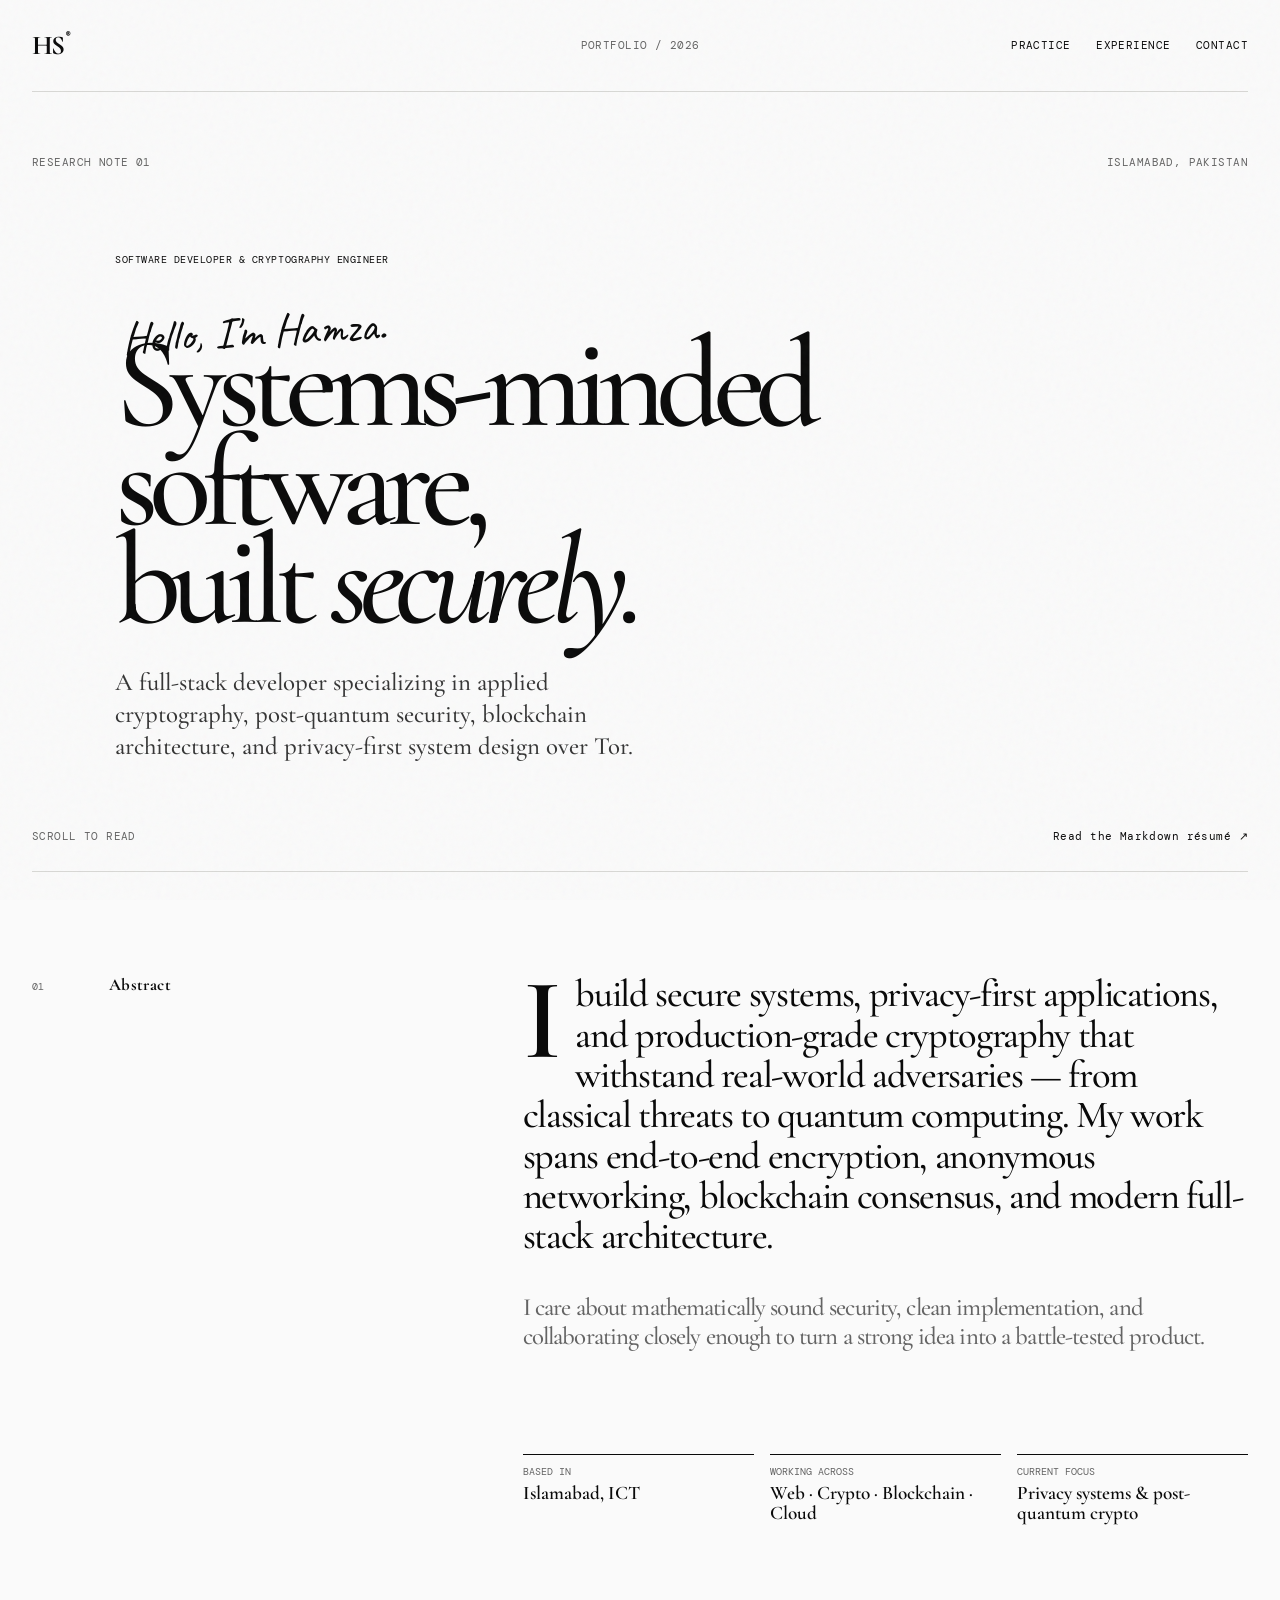
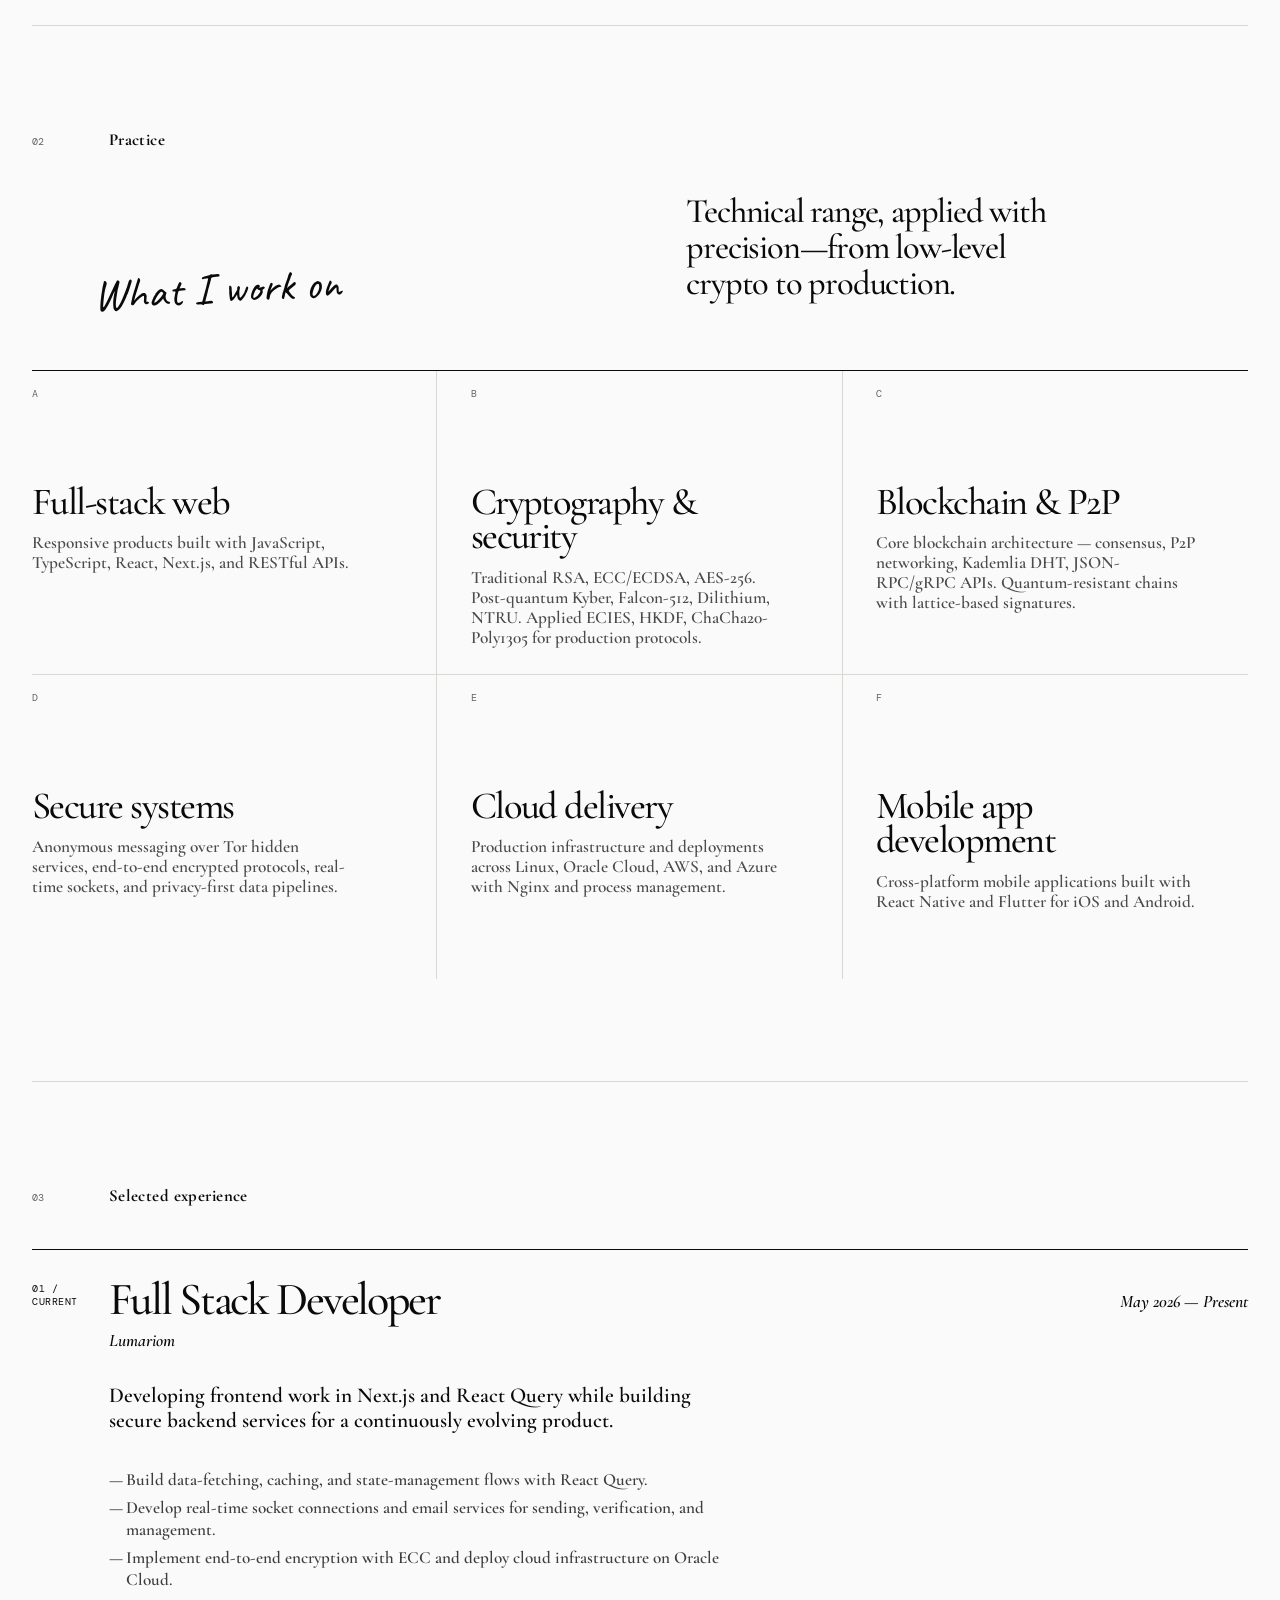
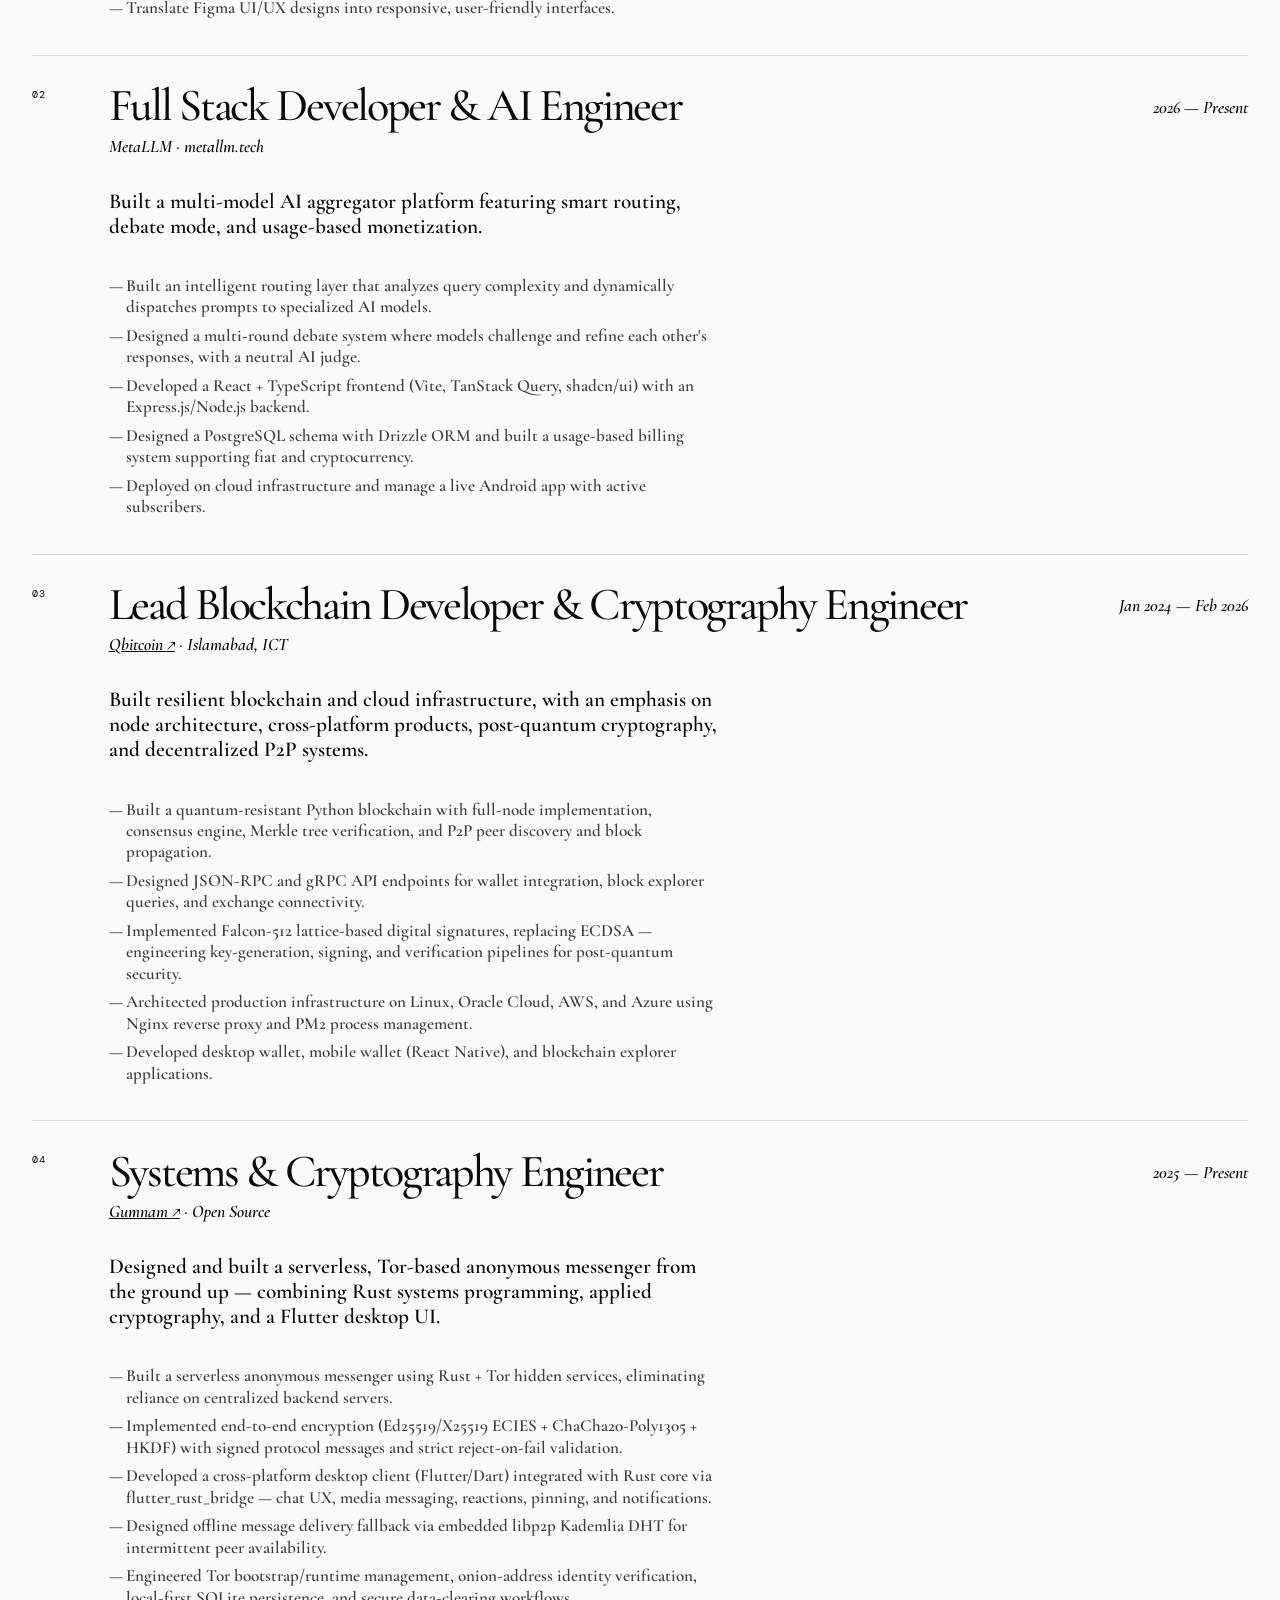
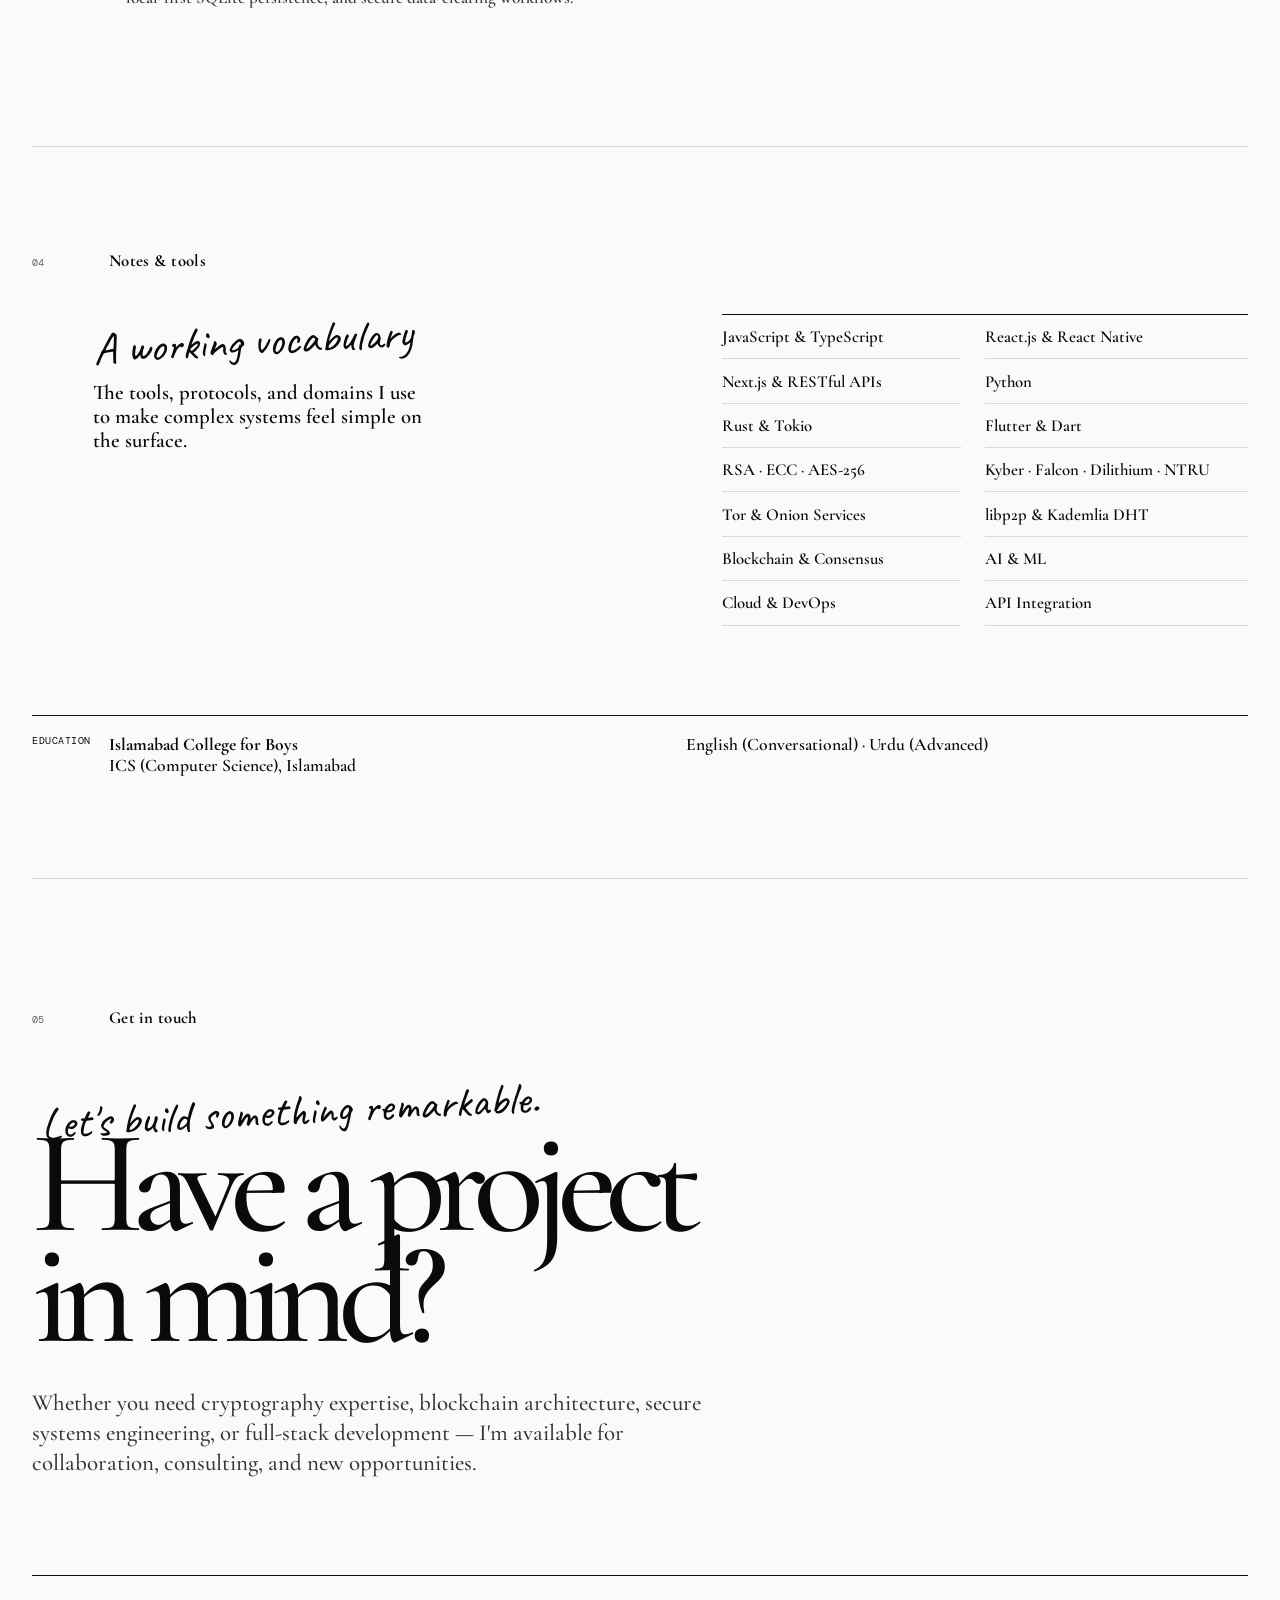
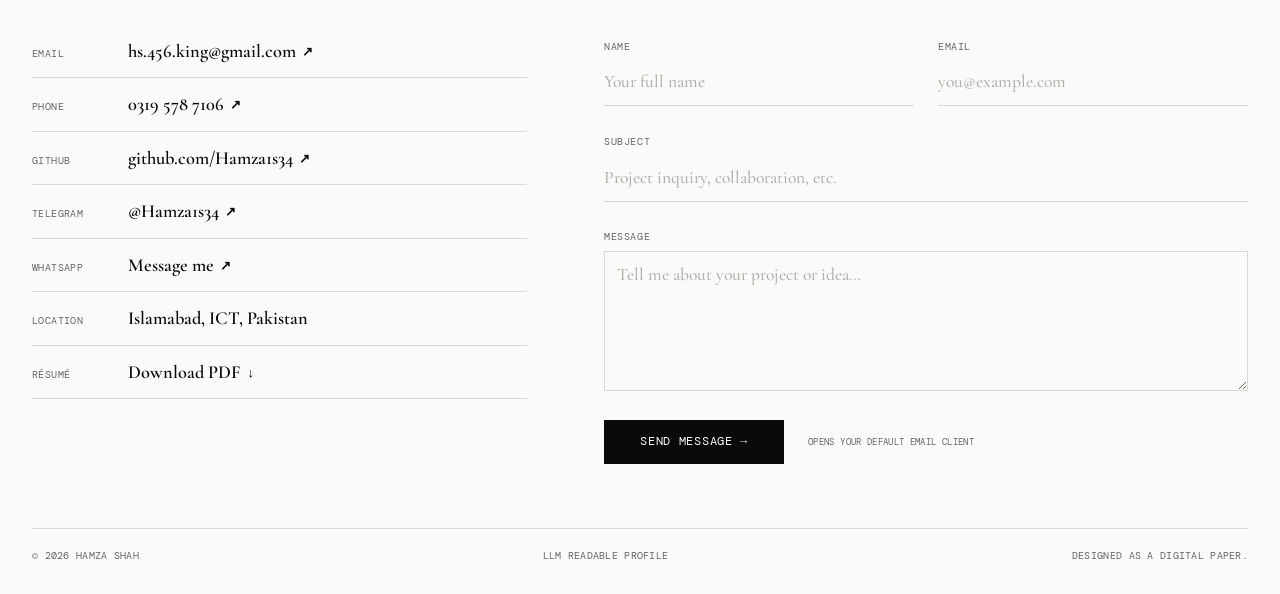
==== commit 1caae730: "Add GitHub links for Qbitcoin and Gumnam projects" ====
--- a/index.html
+++ b/index.html
@@ -241,7 +241,7 @@
             <p class="role-index">03</p>
             <div>
               <h3>Lead Blockchain Developer &amp; Cryptography Engineer</h3>
-              <p class="company">Qbitcoin · Islamabad, ICT</p>
+              <p class="company"><a href="https://github.com/Hamza1s34/Qbitcoin" target="_blank" rel="noreferrer">Qbitcoin <span aria-hidden="true">↗</span></a> · Islamabad, ICT</p>
             </div>
             <p class="period">Jan 2024 — Feb 2026</p>
           </div>
@@ -265,7 +265,7 @@
             <p class="role-index">04</p>
             <div>
               <h3>Systems &amp; Cryptography Engineer</h3>
-              <p class="company">Gumnam · Open Source</p>
+              <p class="company"><a href="https://github.com/Hamza1s34/Gumnam" target="_blank" rel="noreferrer">Gumnam <span aria-hidden="true">↗</span></a> · Open Source</p>
             </div>
             <p class="period">2025 — Present</p>
           </div>
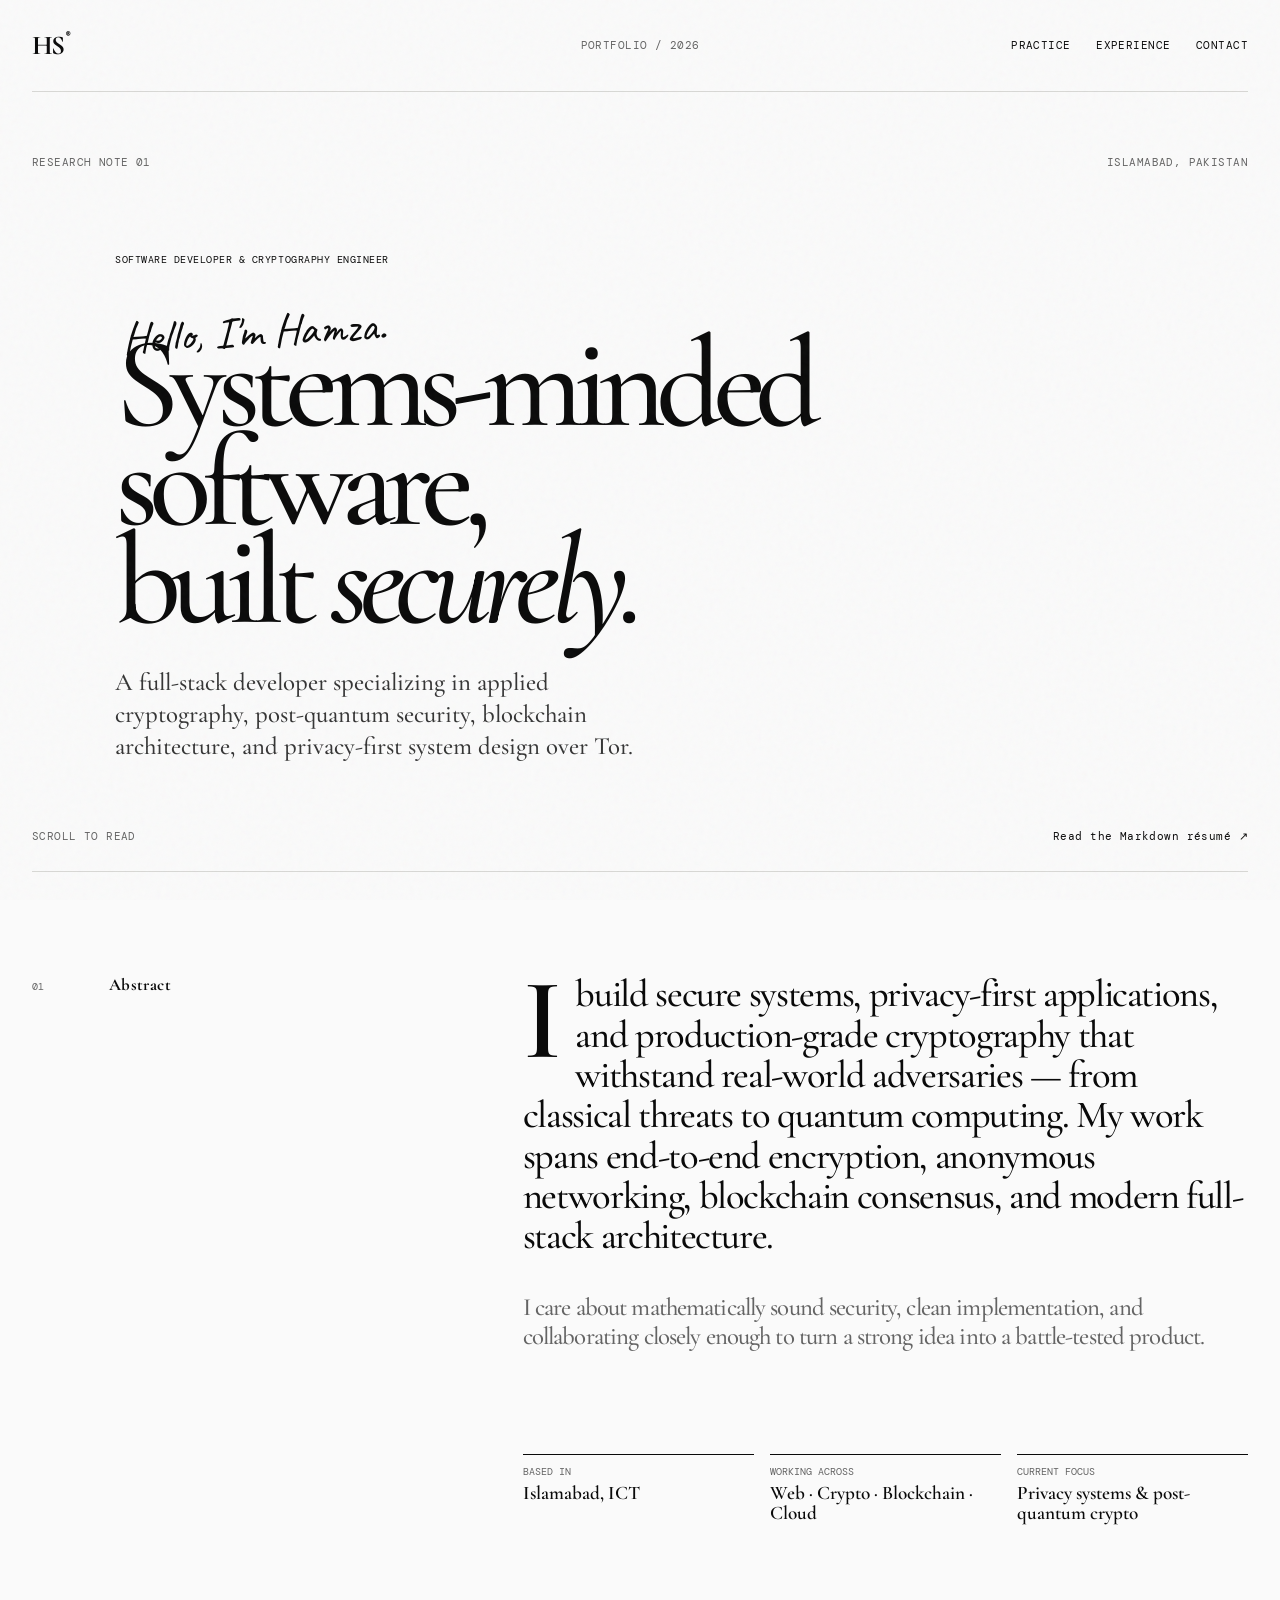
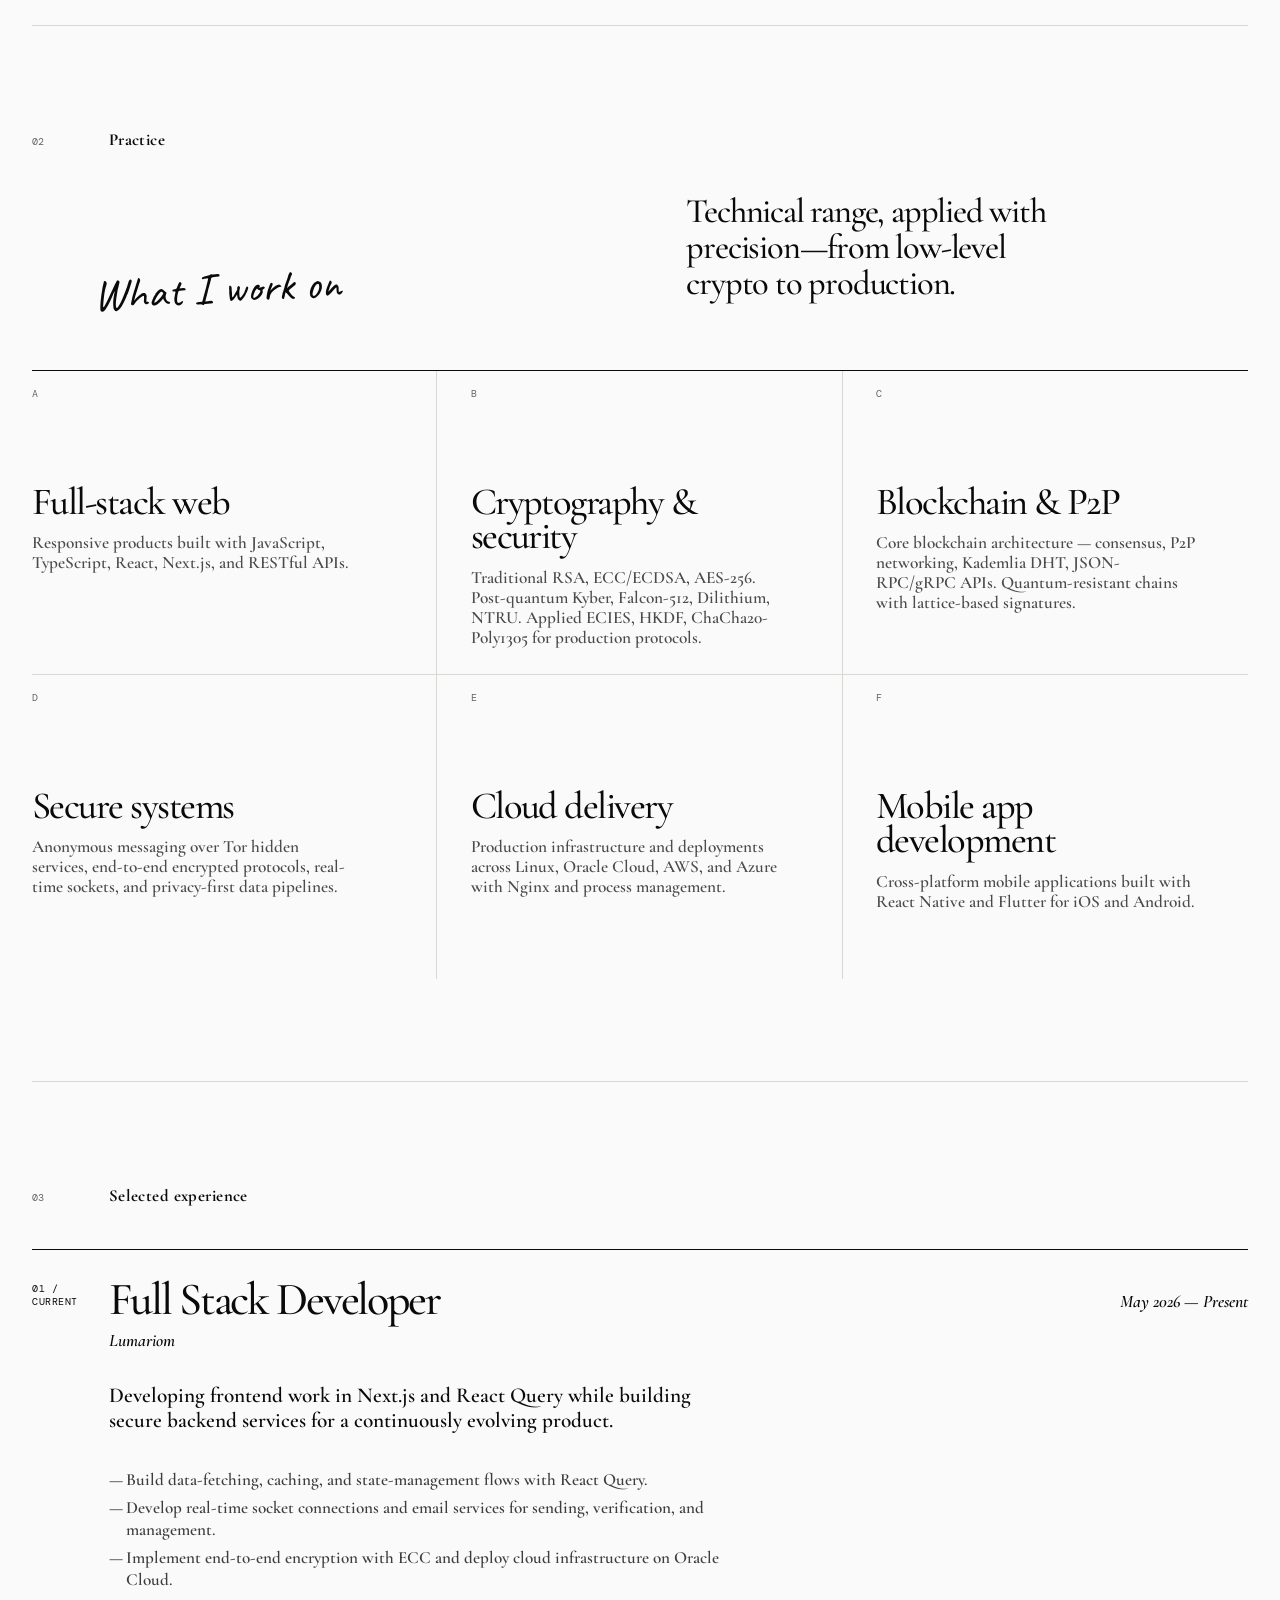
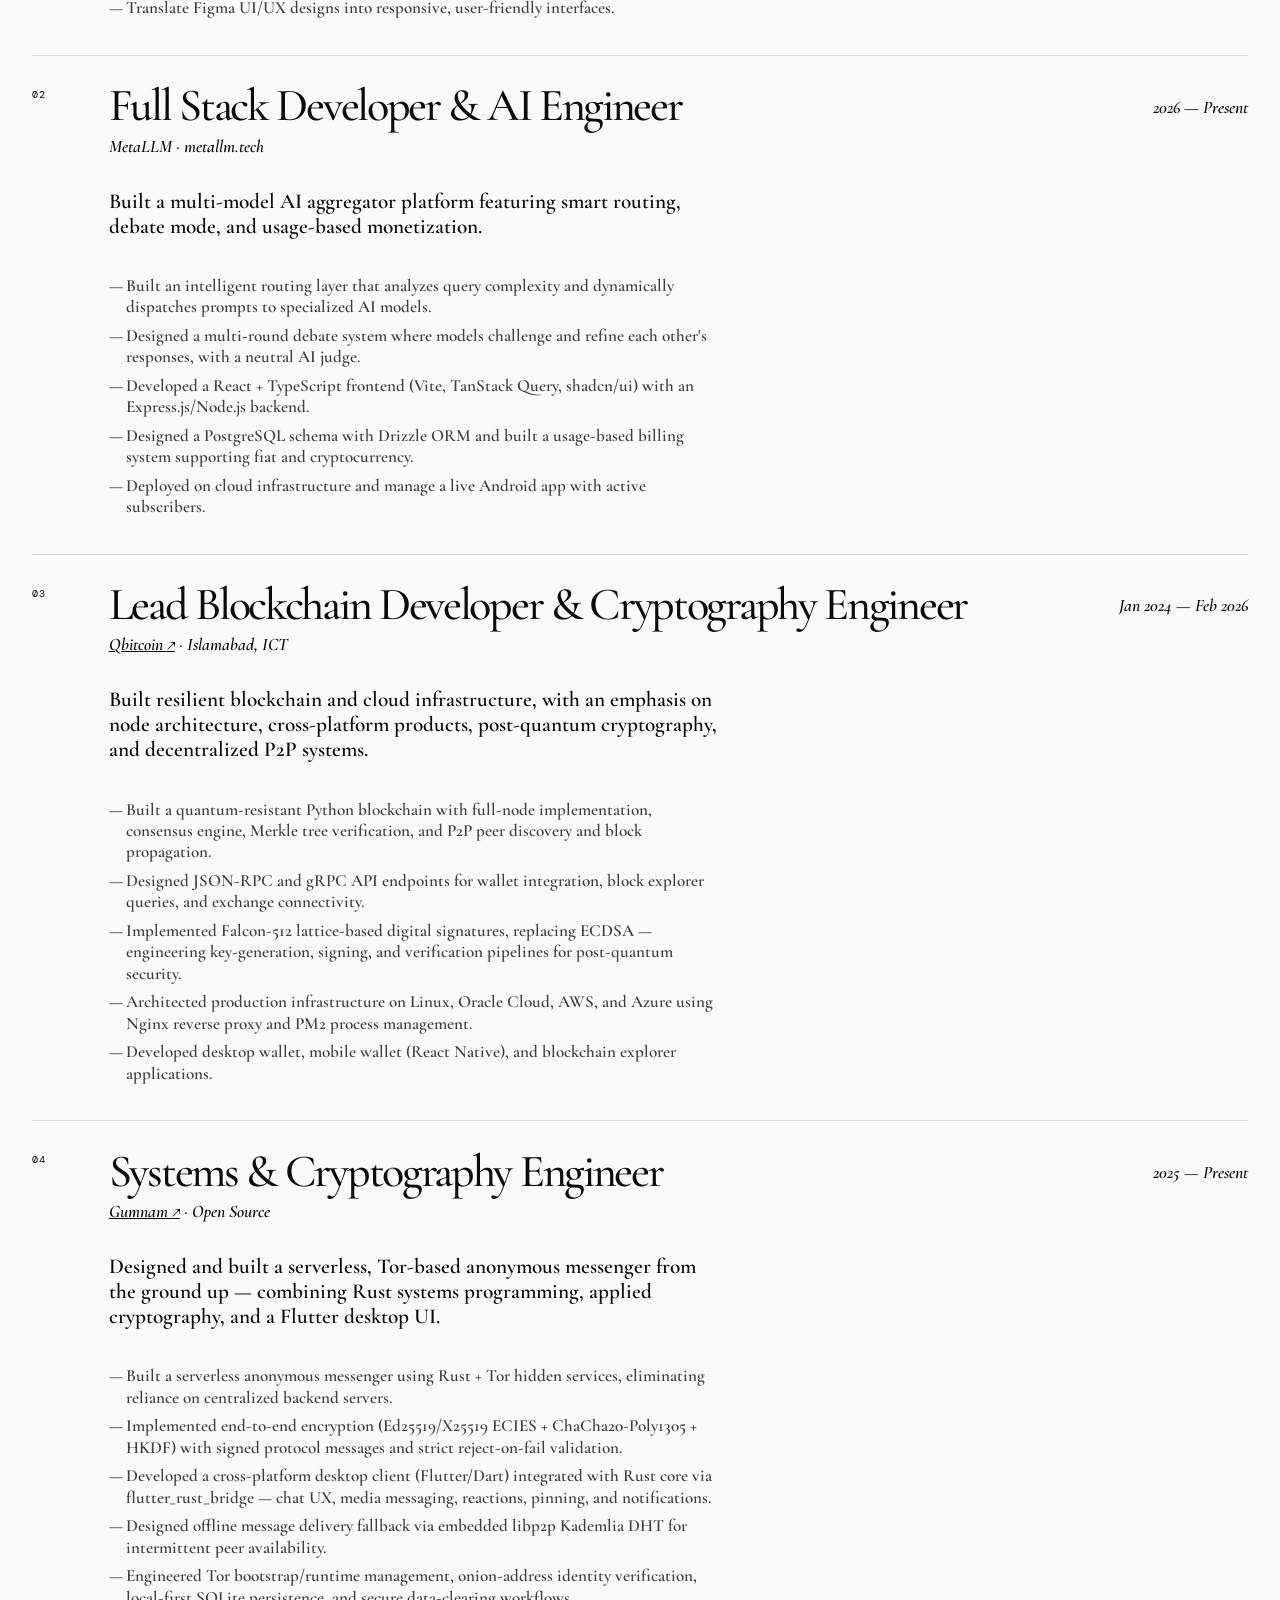
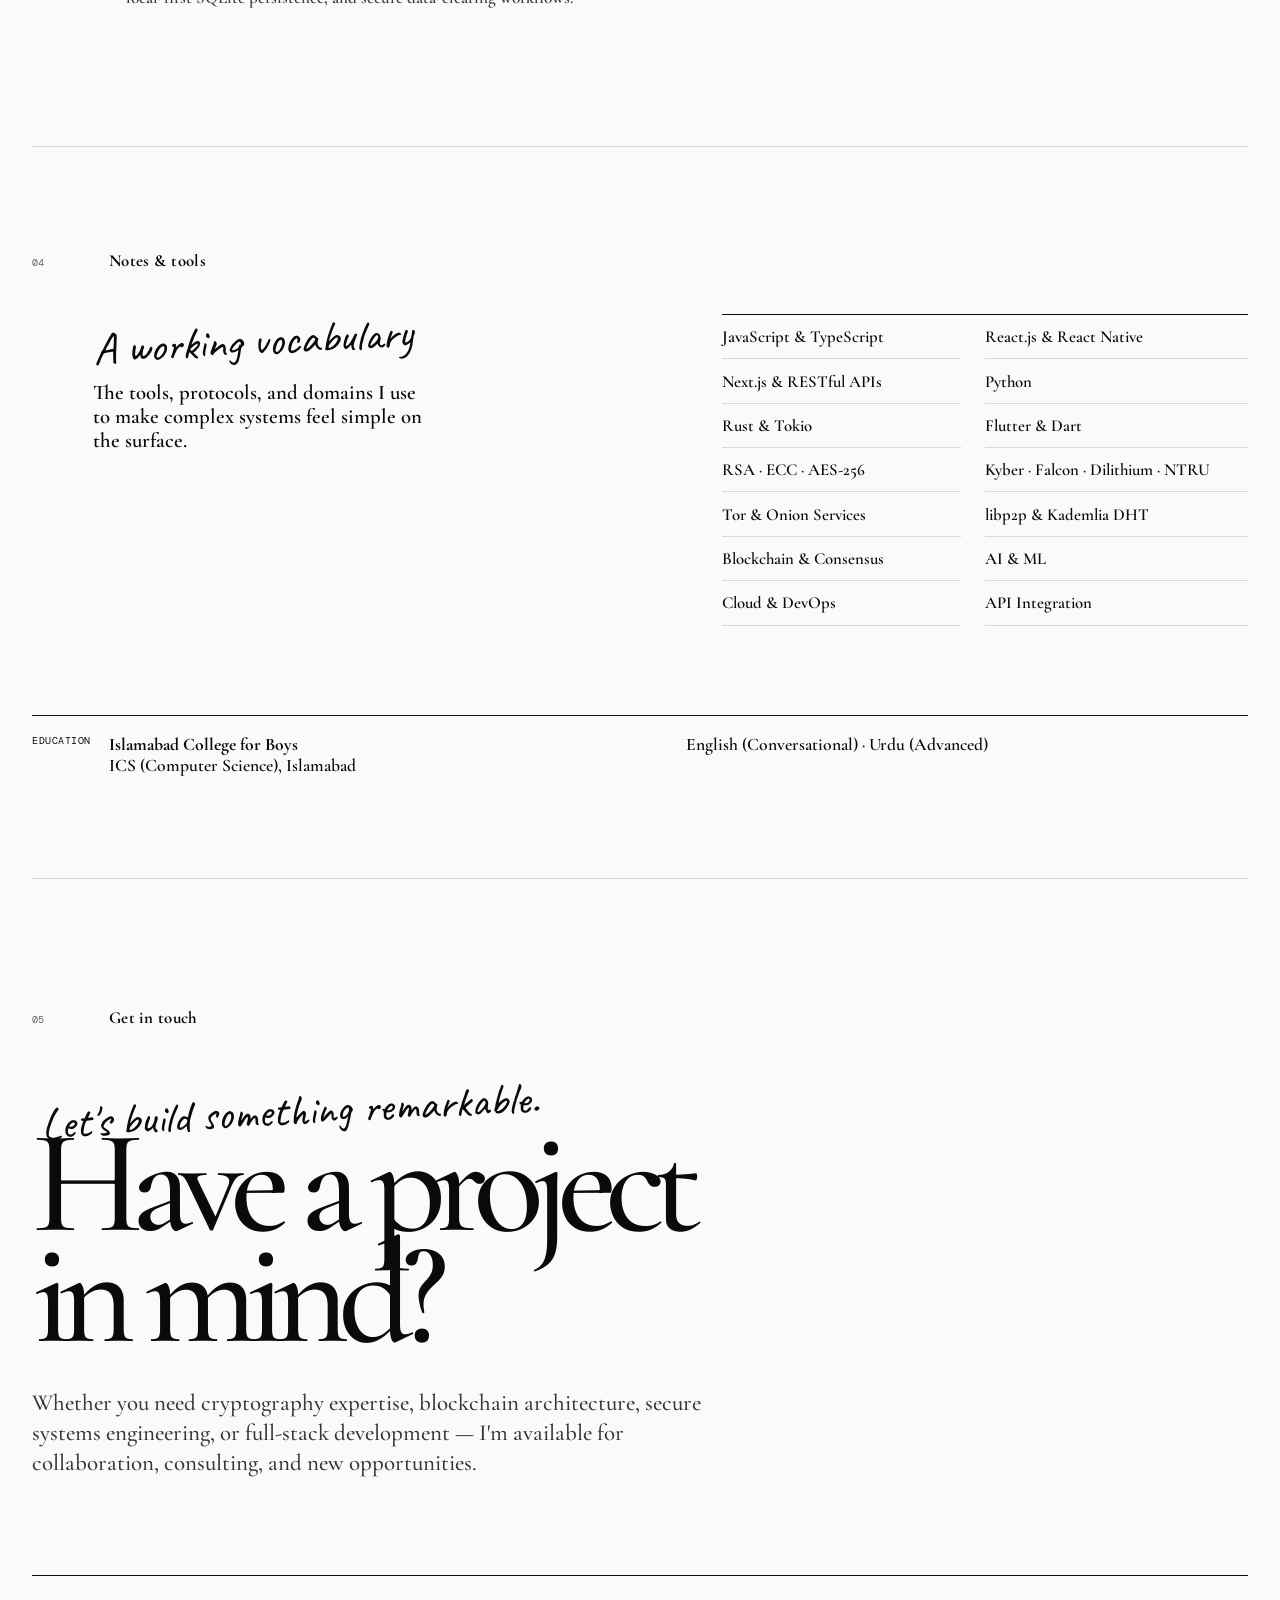
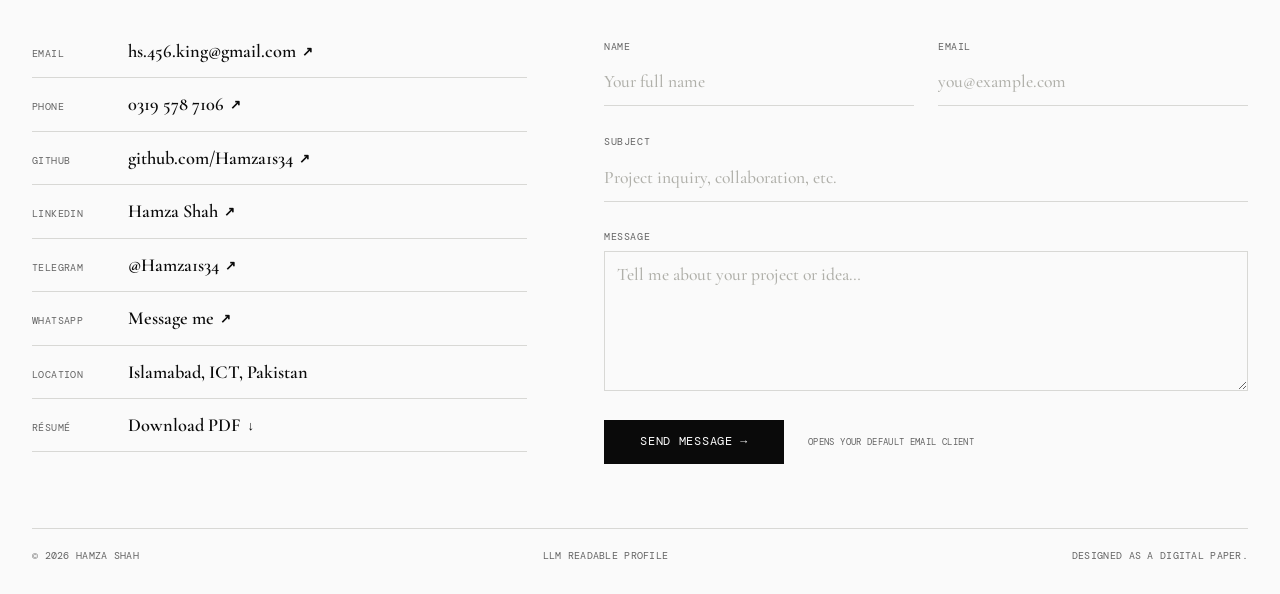
==== commit 65357ed2: "Fix canonical/og:url, expand JSON-LD schema, add LinkedIn, enrich llms.txt" ====
--- a/index.html
+++ b/index.html
@@ -14,13 +14,13 @@
     <meta name="author" content="Hamza Shah" />
     <meta name="theme-color" content="#fafafa" />
     <meta name="robots" content="index, follow" />
-    <link rel="canonical" href="https://hamza1s34.github.io/" />
+    <link rel="canonical" href="https://hamza1s34.github.io/hamza-web/" />
 
     <!-- Open Graph -->
     <meta property="og:title" content="Hamza Shah — Software Developer & Cryptography Engineer" />
     <meta property="og:description" content="Systems-minded software engineer with deep expertise in applied cryptography, post-quantum security, blockchain architecture, and privacy-first system design." />
     <meta property="og:type" content="website" />
-    <meta property="og:url" content="https://hamza1s34.github.io/" />
+    <meta property="og:url" content="https://hamza1s34.github.io/hamza-web/" />
     <meta property="og:locale" content="en_US" />
 
     <!-- Twitter Card -->
@@ -45,7 +45,7 @@
       "@type": "Person",
       "name": "Hamza Shah",
       "jobTitle": "Software Developer & Cryptography Engineer",
-      "url": "https://hamza1s34.github.io/",
+      "url": "https://hamza1s34.github.io/hamza-web/",
       "email": "hs.456.king@gmail.com",
       "telephone": "+92-319-5787106",
       "address": {
@@ -55,18 +55,50 @@
         "addressCountry": "PK"
       },
       "sameAs": [
-        "https://github.com/Hamza1s34"
+        "https://github.com/Hamza1s34",
+        "https://www.linkedin.com/in/hamza-shah-2b510929a/",
+        "https://t.me/Hamza1s34"
       ],
       "knowsAbout": [
         "Cryptography", "Post-Quantum Cryptography", "Kyber", "Falcon-512",
         "Dilithium", "NTRU", "RSA", "ECC", "AES", "Blockchain",
         "Rust", "Tor", "P2P Networking", "Full-Stack Development",
-        "Flutter", "React", "Next.js", "Python"
+        "Flutter", "React Native", "React", "Next.js", "Python", "AI Engineering"
       ],
       "alumniOf": {
         "@type": "EducationalOrganization",
         "name": "Islamabad College for Boys"
-      }
+      },
+      "worksFor": [
+        {
+          "@type": "Organization",
+          "name": "MetaLLM",
+          "url": "https://metallm.tech",
+          "description": "Multi-model AI aggregator platform with intelligent routing, debate mode, and usage-based monetization."
+        },
+        {
+          "@type": "Organization",
+          "name": "Lumariom"
+        }
+      ],
+      "creator": [
+        {
+          "@type": "SoftwareApplication",
+          "name": "Qbitcoin",
+          "url": "https://github.com/Hamza1s34/Qbitcoin",
+          "description": "Quantum-resistant blockchain built in Python with Falcon-512 post-quantum signatures, full-node implementation, Kademlia P2P, and JSON-RPC/gRPC APIs.",
+          "applicationCategory": "Blockchain",
+          "operatingSystem": "Linux, Windows, macOS"
+        },
+        {
+          "@type": "SoftwareApplication",
+          "name": "Gumnam",
+          "url": "https://github.com/Hamza1s34/Gumnam",
+          "description": "Serverless, Tor-based anonymous messenger built in Rust with end-to-end encryption (Ed25519/X25519 ECIES, ChaCha20-Poly1305) and a Flutter desktop UI.",
+          "applicationCategory": "Communication",
+          "operatingSystem": "Linux, Windows, macOS"
+        }
+      ]
     }
     </script>
   </head>
@@ -350,6 +382,10 @@
               <dd><a href="https://github.com/Hamza1s34" target="_blank" rel="noreferrer" id="contact-github-link">github.com/Hamza1s34 <span aria-hidden="true">↗</span></a></dd>
             </div>
             <div class="contact-item">
+              <dt>LinkedIn</dt>
+              <dd><a href="https://www.linkedin.com/in/hamza-shah-2b510929a/" target="_blank" rel="noreferrer" id="contact-linkedin-link">Hamza Shah <span aria-hidden="true">↗</span></a></dd>
+            </div>
+            <div class="contact-item">
               <dt>Telegram</dt>
               <dd><a href="https://t.me/Hamza1s34" target="_blank" rel="noreferrer" id="contact-telegram-link">@Hamza1s34 <span aria-hidden="true">↗</span></a></dd>
             </div>
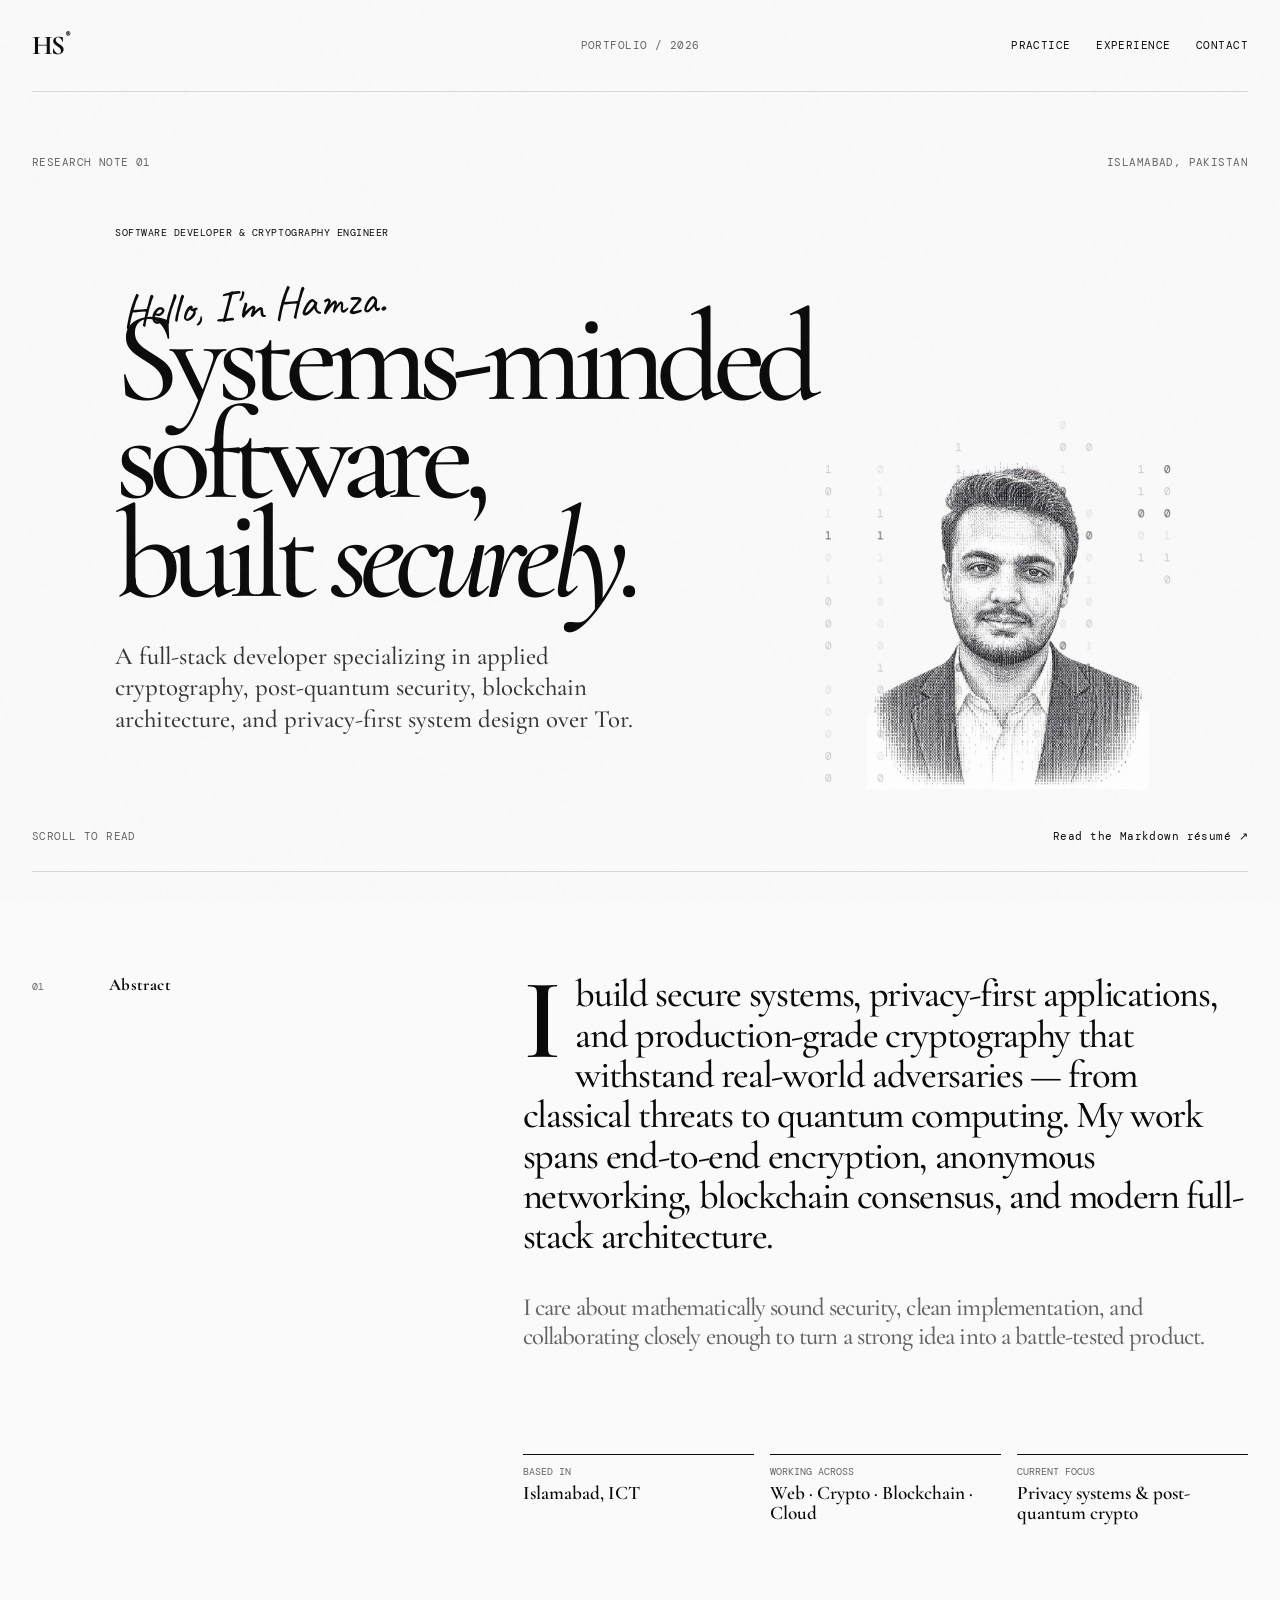
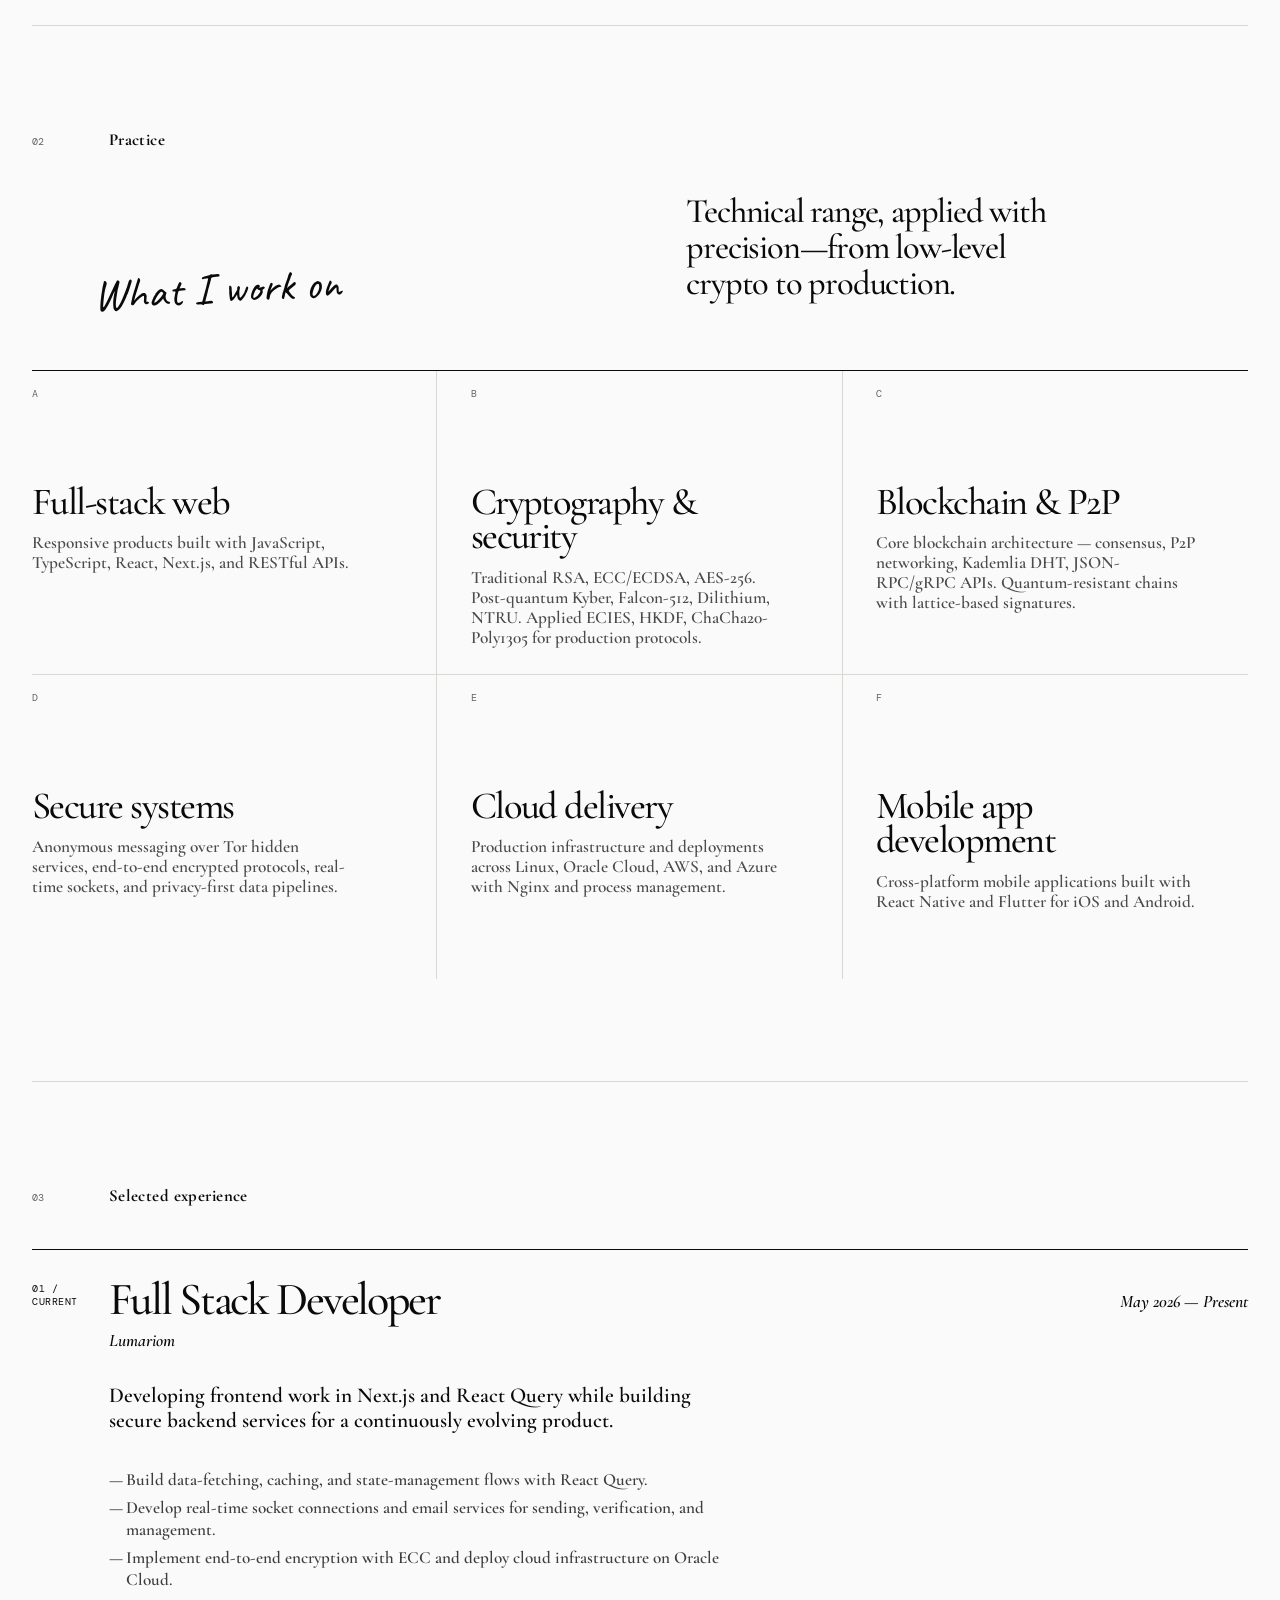
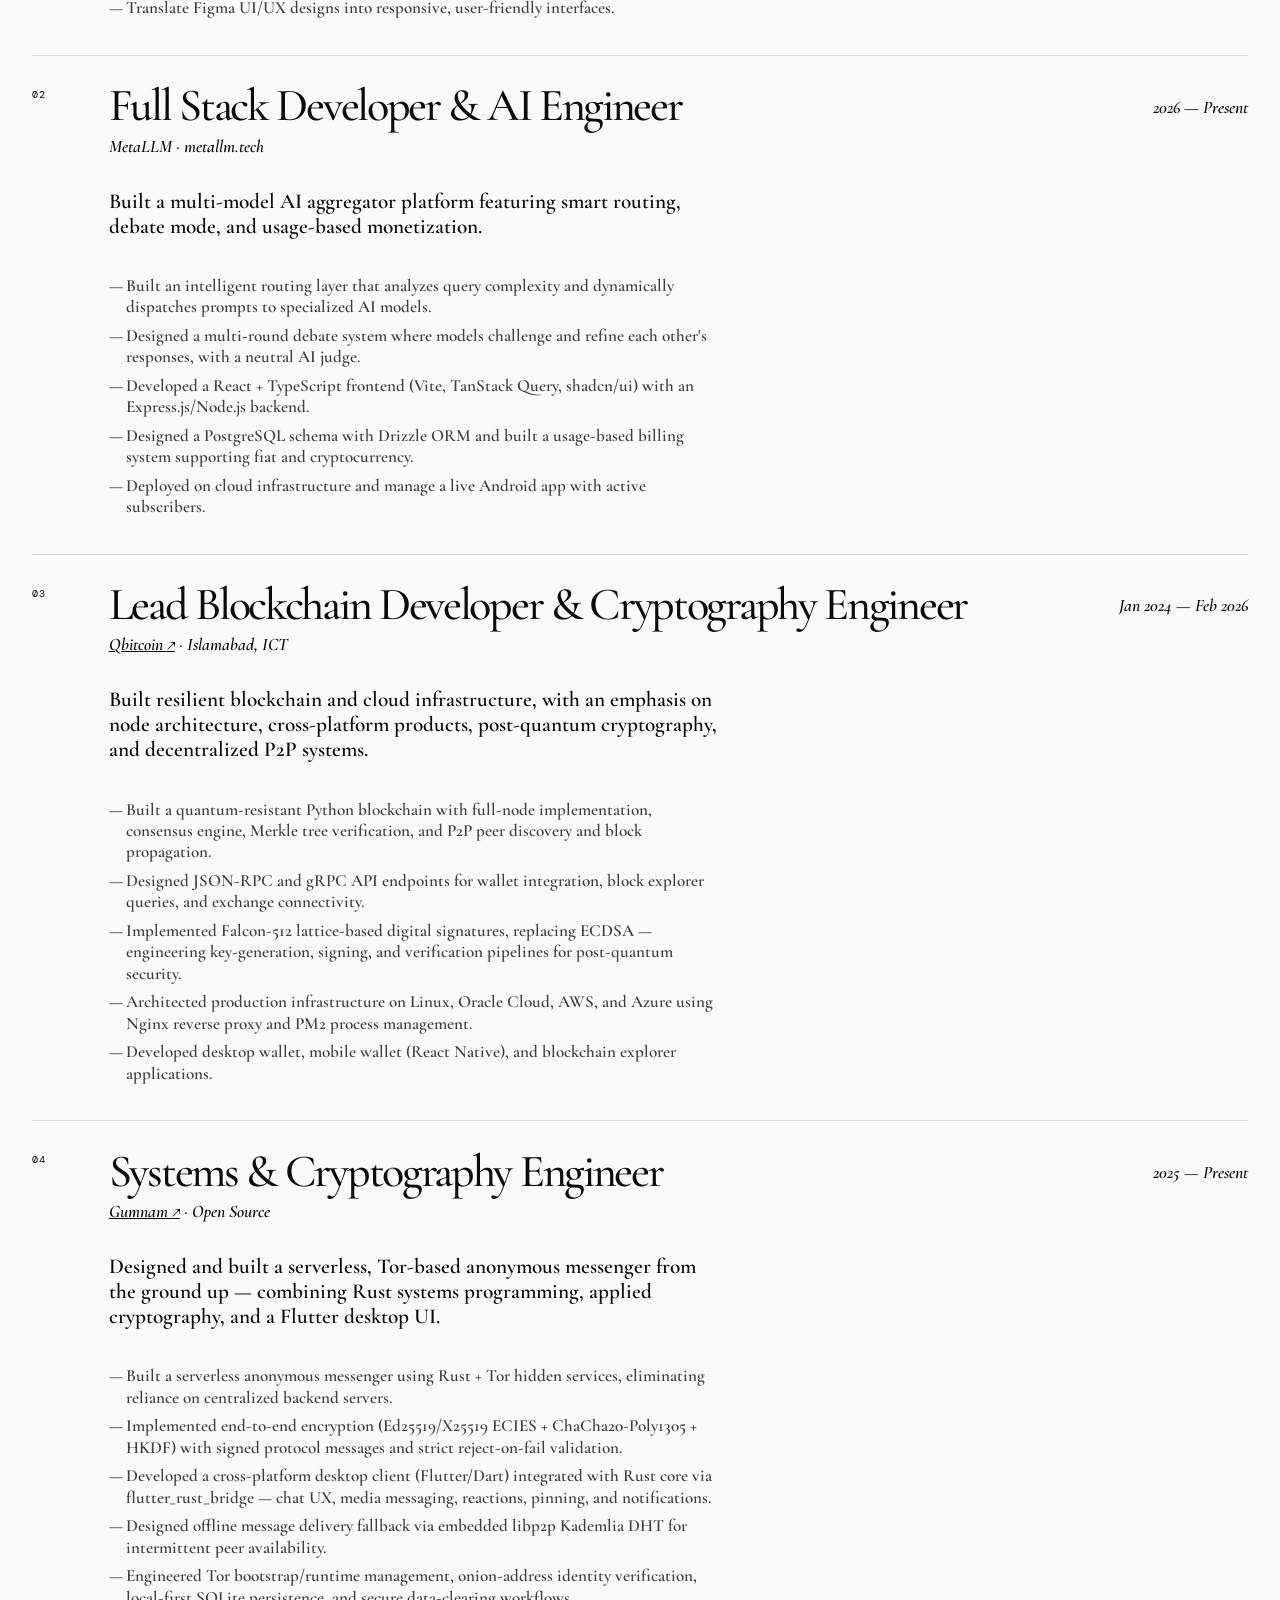
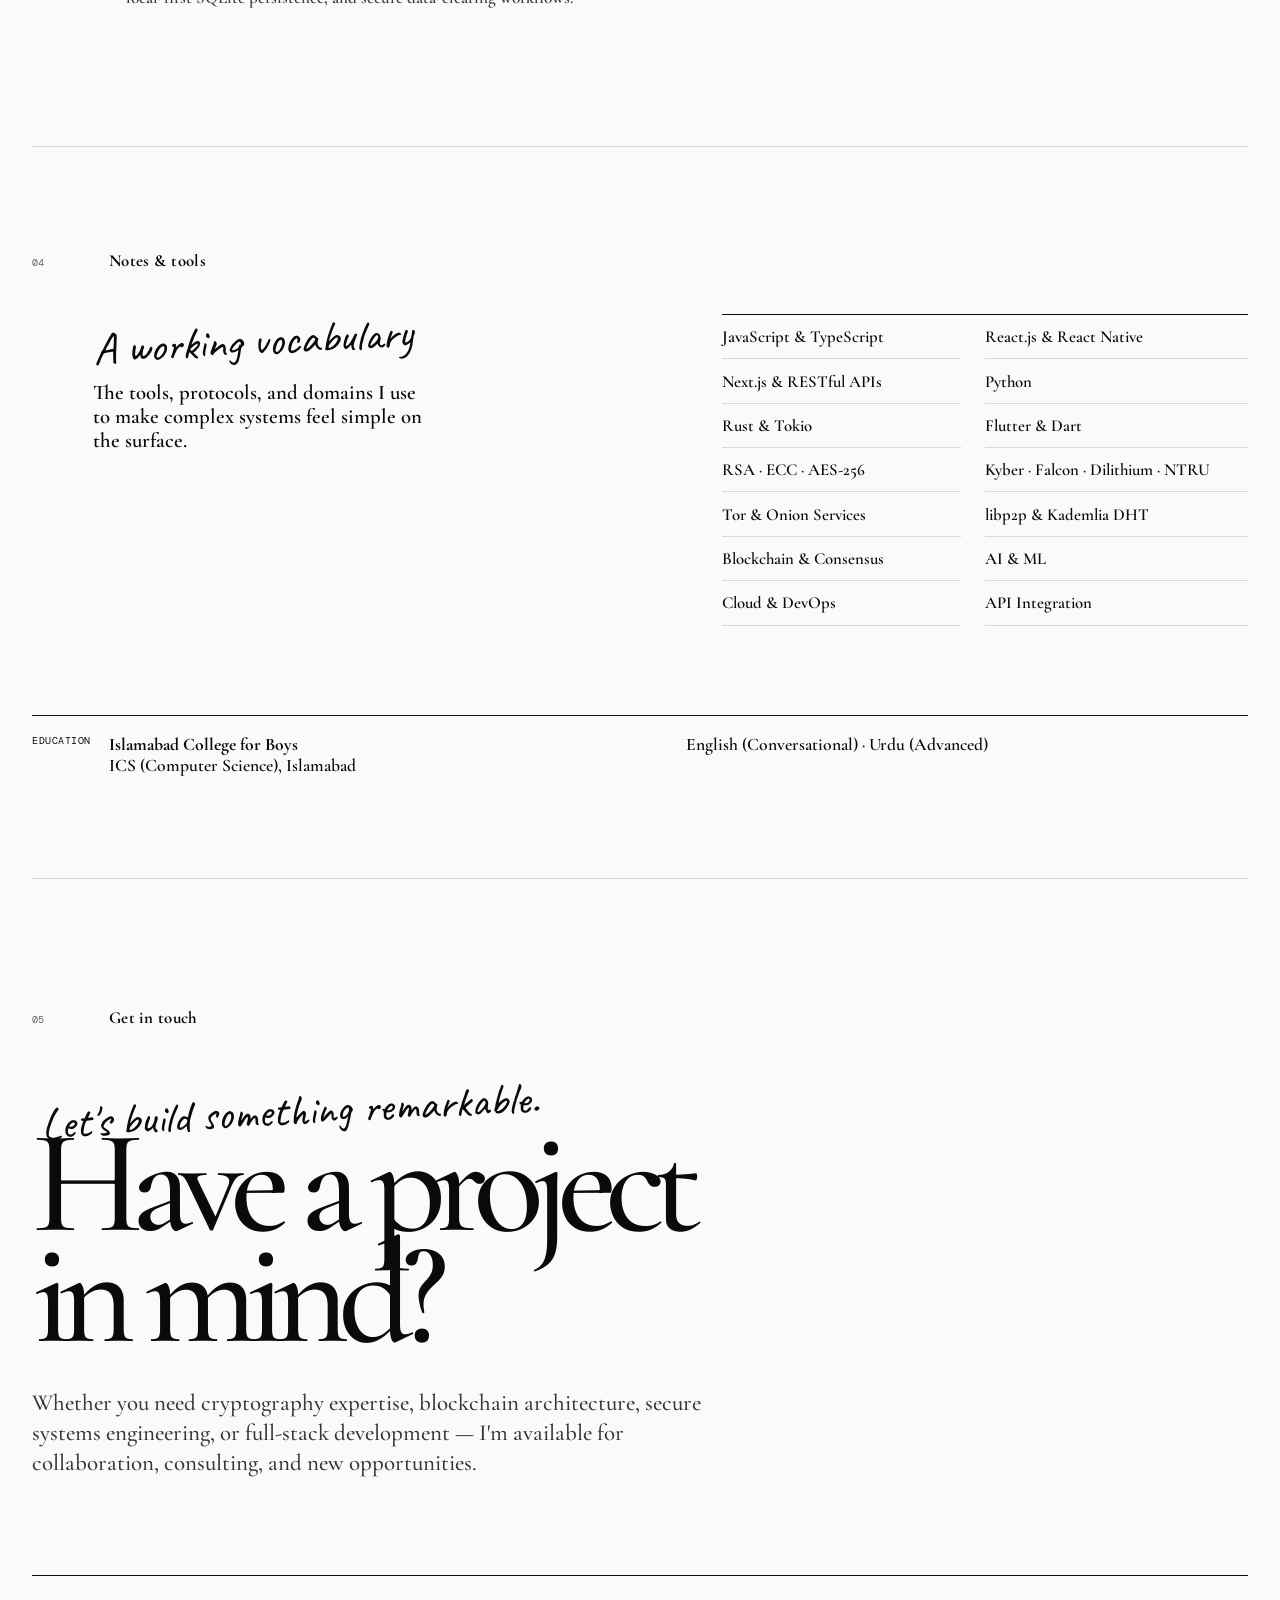
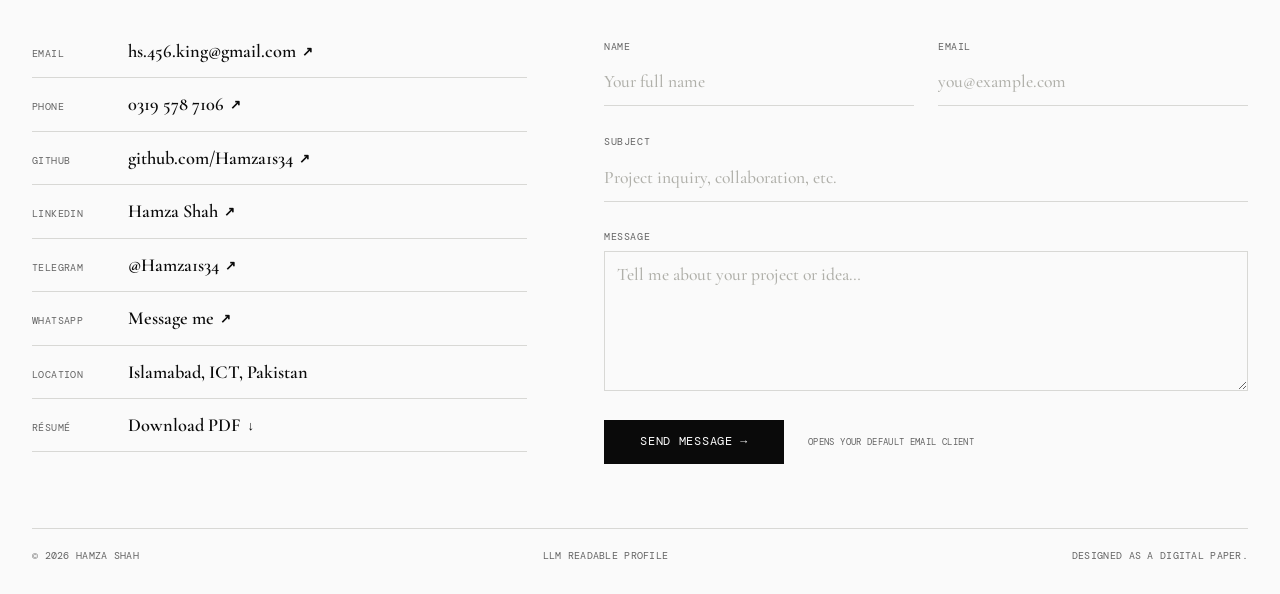
==== commit fc484362: "feat: add responsive hero portrait with generative binary background effect" ====
--- a/index.html
+++ b/index.html
@@ -128,10 +128,23 @@
           <p class="kicker">Software Developer &amp; Cryptography Engineer</p>
           <p class="handwritten">Hello, I'm Hamza.</p>
           <h1 id="page-title">Systems-minded software,<br />built <em>securely.</em></h1>
-          <p class="lede">
-            A full-stack developer specializing in applied cryptography, post-quantum security,
-            blockchain architecture, and privacy-first system design over Tor.
-          </p>
+          <div class="hero-body-row">
+            <p class="lede">
+              A full-stack developer specializing in applied cryptography, post-quantum security,
+              blockchain architecture, and privacy-first system design over Tor.
+            </p>
+            <div class="hero-portrait-wrap">
+              <canvas id="hero-binary-rain" class="hero-binary-rain" aria-hidden="true"></canvas>
+              <img
+                src="myphoto.png"
+                alt="Hamza Shah binary code portrait"
+                class="hero-portrait"
+                width="340"
+                height="400"
+                fetchpriority="high"
+              />
+            </div>
+          </div>
         </div>
 
         <div class="hero-footnote">
--- a/styles.css
+++ b/styles.css
@@ -171,6 +171,56 @@
   font-size: clamp(1.2rem, 2vw, 1.55rem);
   font-weight: 500;
   line-height: 1.28;
+}
+
+.hero-body-row {
+  display: flex;
+  align-items: flex-start;
+  justify-content: space-between;
+  gap: 2rem;
+  margin-top: 2.3rem;
+}
+
+.hero-body-row .lede {
+  margin-top: 0;
+  flex: 1 1 500px;
+  max-width: 560px;
+}
+
+.hero-portrait-wrap {
+  flex: 0 0 auto;
+  position: relative;
+  margin-top: -11.5rem;
+  margin-right: 1rem;
+}
+
+.hero-binary-rain {
+  position: absolute;
+  top: -50px;
+  left: -50px;
+  right: -50px;
+  bottom: -30px;
+  width: calc(100% + 100px);
+  height: calc(100% + 80px);
+  pointer-events: none;
+  z-index: 0;
+  opacity: 0.85;
+}
+
+.hero-portrait {
+  position: relative;
+  z-index: 1;
+  width: clamp(200px, 22vw, 310px);
+  height: auto;
+  display: block;
+  mix-blend-mode: multiply;
+  opacity: 0.94;
+  transition: opacity 300ms ease, transform 300ms ease;
+}
+
+.hero-portrait-wrap:hover .hero-portrait {
+  opacity: 1;
+  transform: scale(1.02);
 }
 
 .source-link { color: var(--ink); text-transform: none; }
@@ -559,8 +609,24 @@
   .hero { min-height: min(680px, calc(100svh - 4.7rem)); }
   .hero-meta { font-size: 0.56rem; }
   h1 { font-size: clamp(3.4rem, 16.2vw, 5.4rem); line-height: 0.79; }
-  .hero-copy { margin: 2.5rem 0; }
-  .lede { margin-top: 1.9rem; }
+  .hero-body-row { flex-direction: column-reverse; gap: 2rem; margin-top: 2rem; }
+  .hero-portrait-wrap {
+    margin-top: 0;
+    margin-right: 0;
+    align-self: center;
+    max-width: 100%;
+  }
+  .hero-binary-rain {
+    top: -35px;
+    left: -35px;
+    right: -35px;
+    bottom: -20px;
+    width: calc(100% + 70px);
+    height: calc(100% + 55px);
+    opacity: 0.8;
+  }
+  .hero-portrait { width: min(230px, 72vw); }
+  .lede { margin-top: 0; }
   .section-label { grid-template-columns: 2.3rem 1fr; }
   .abstract { display: block; }
   .abstract .section-label { margin-bottom: 3rem; }
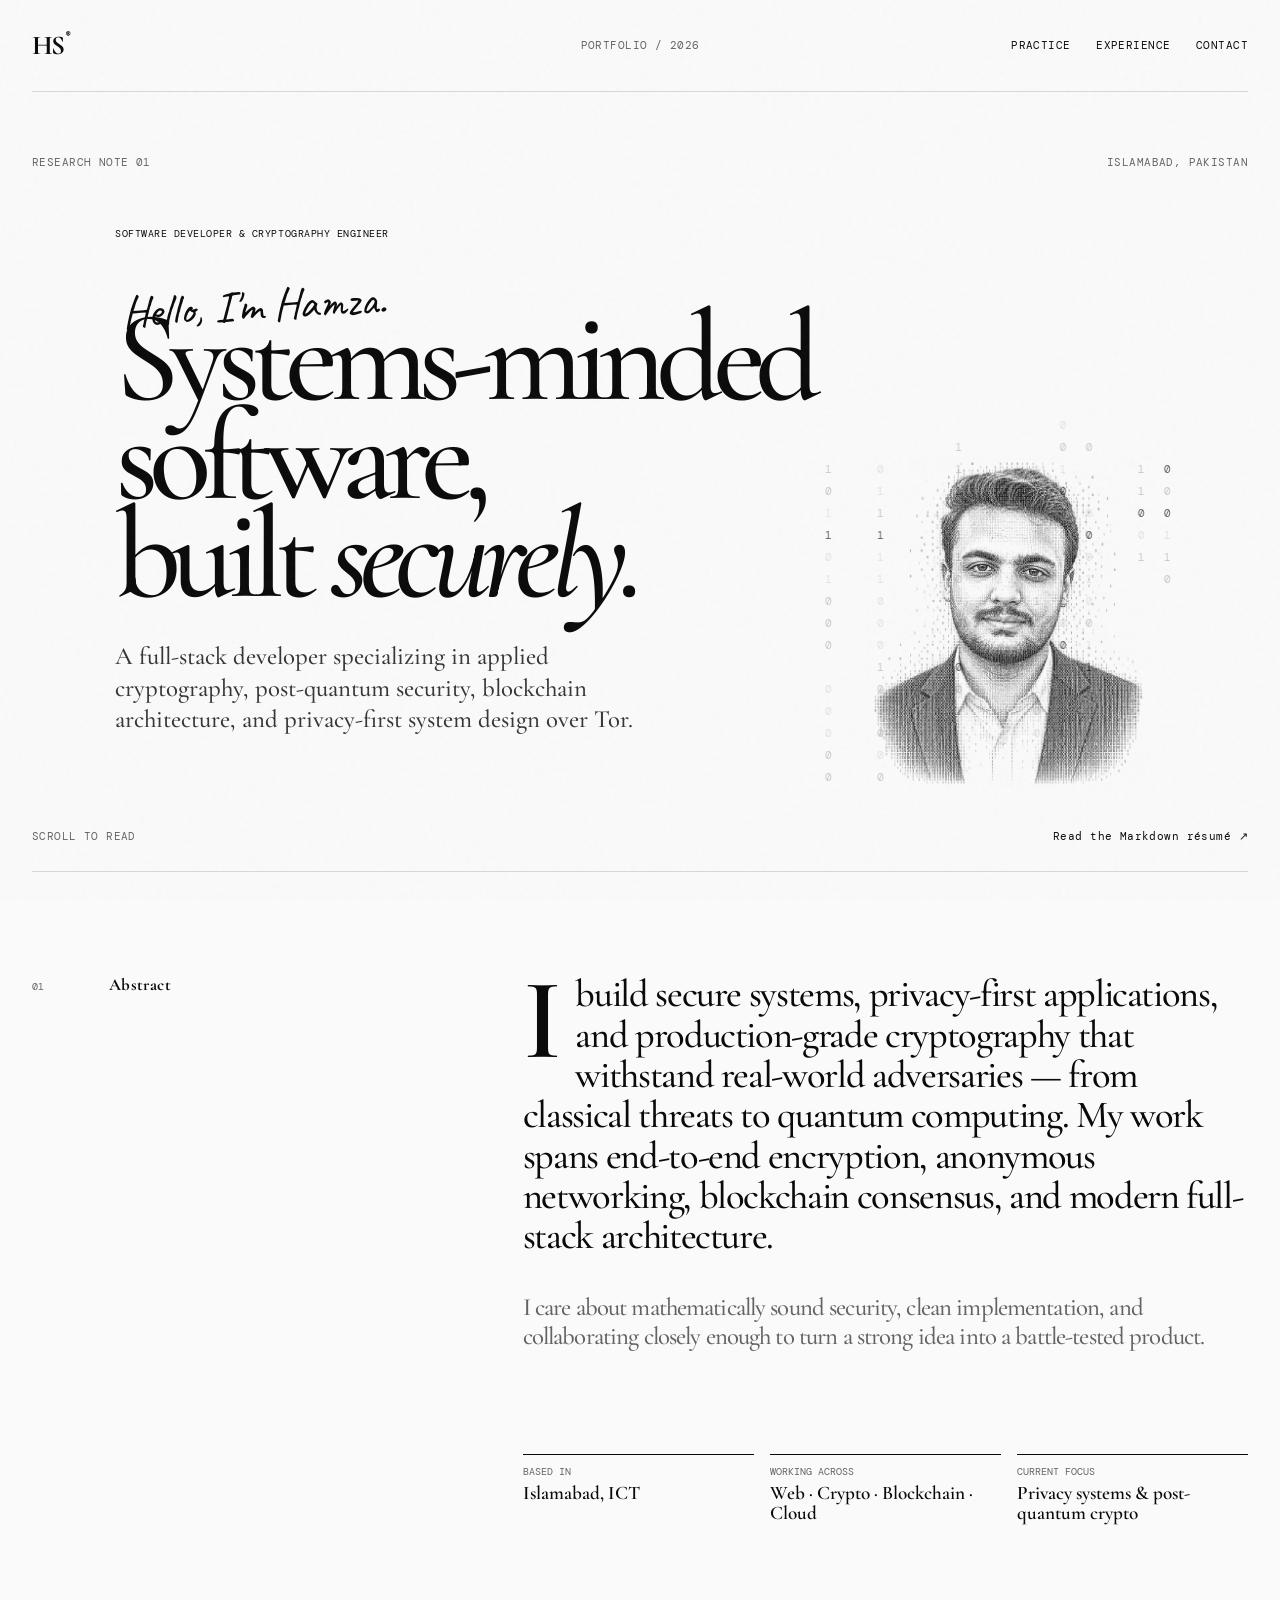
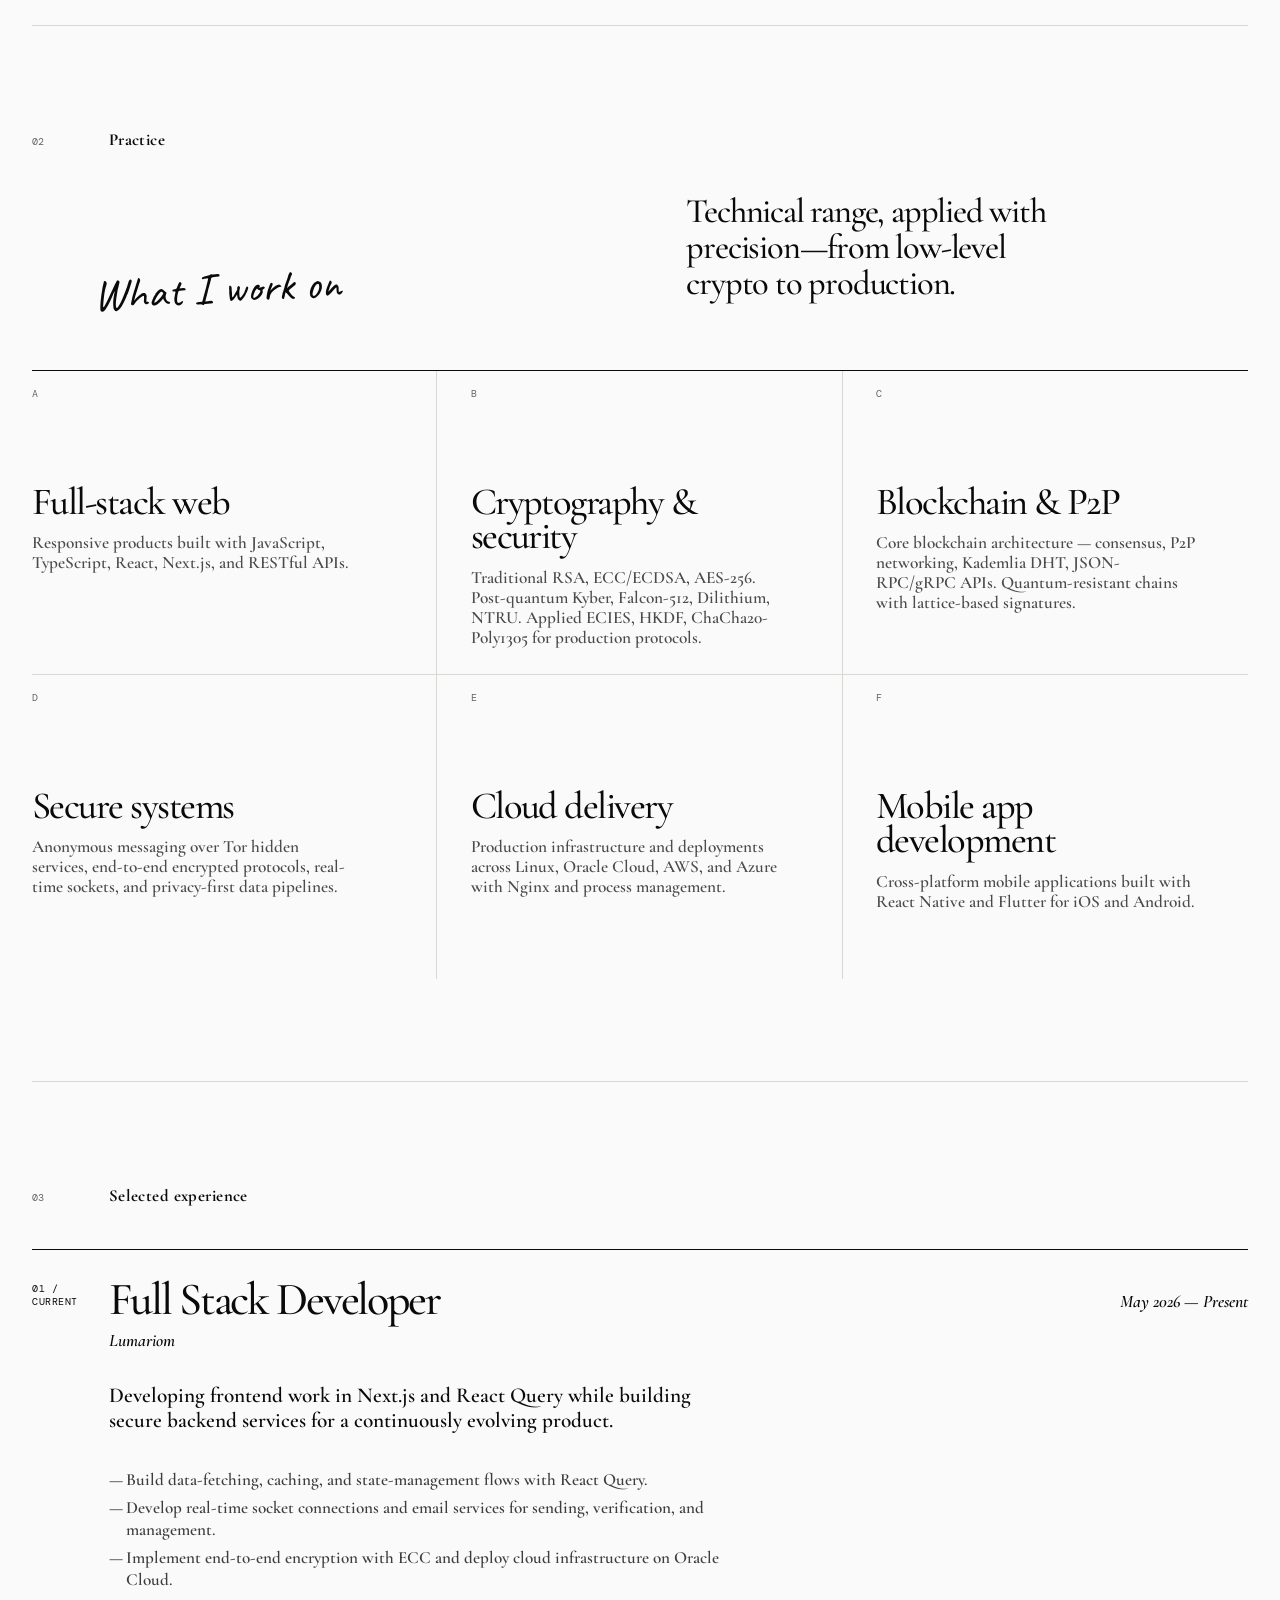
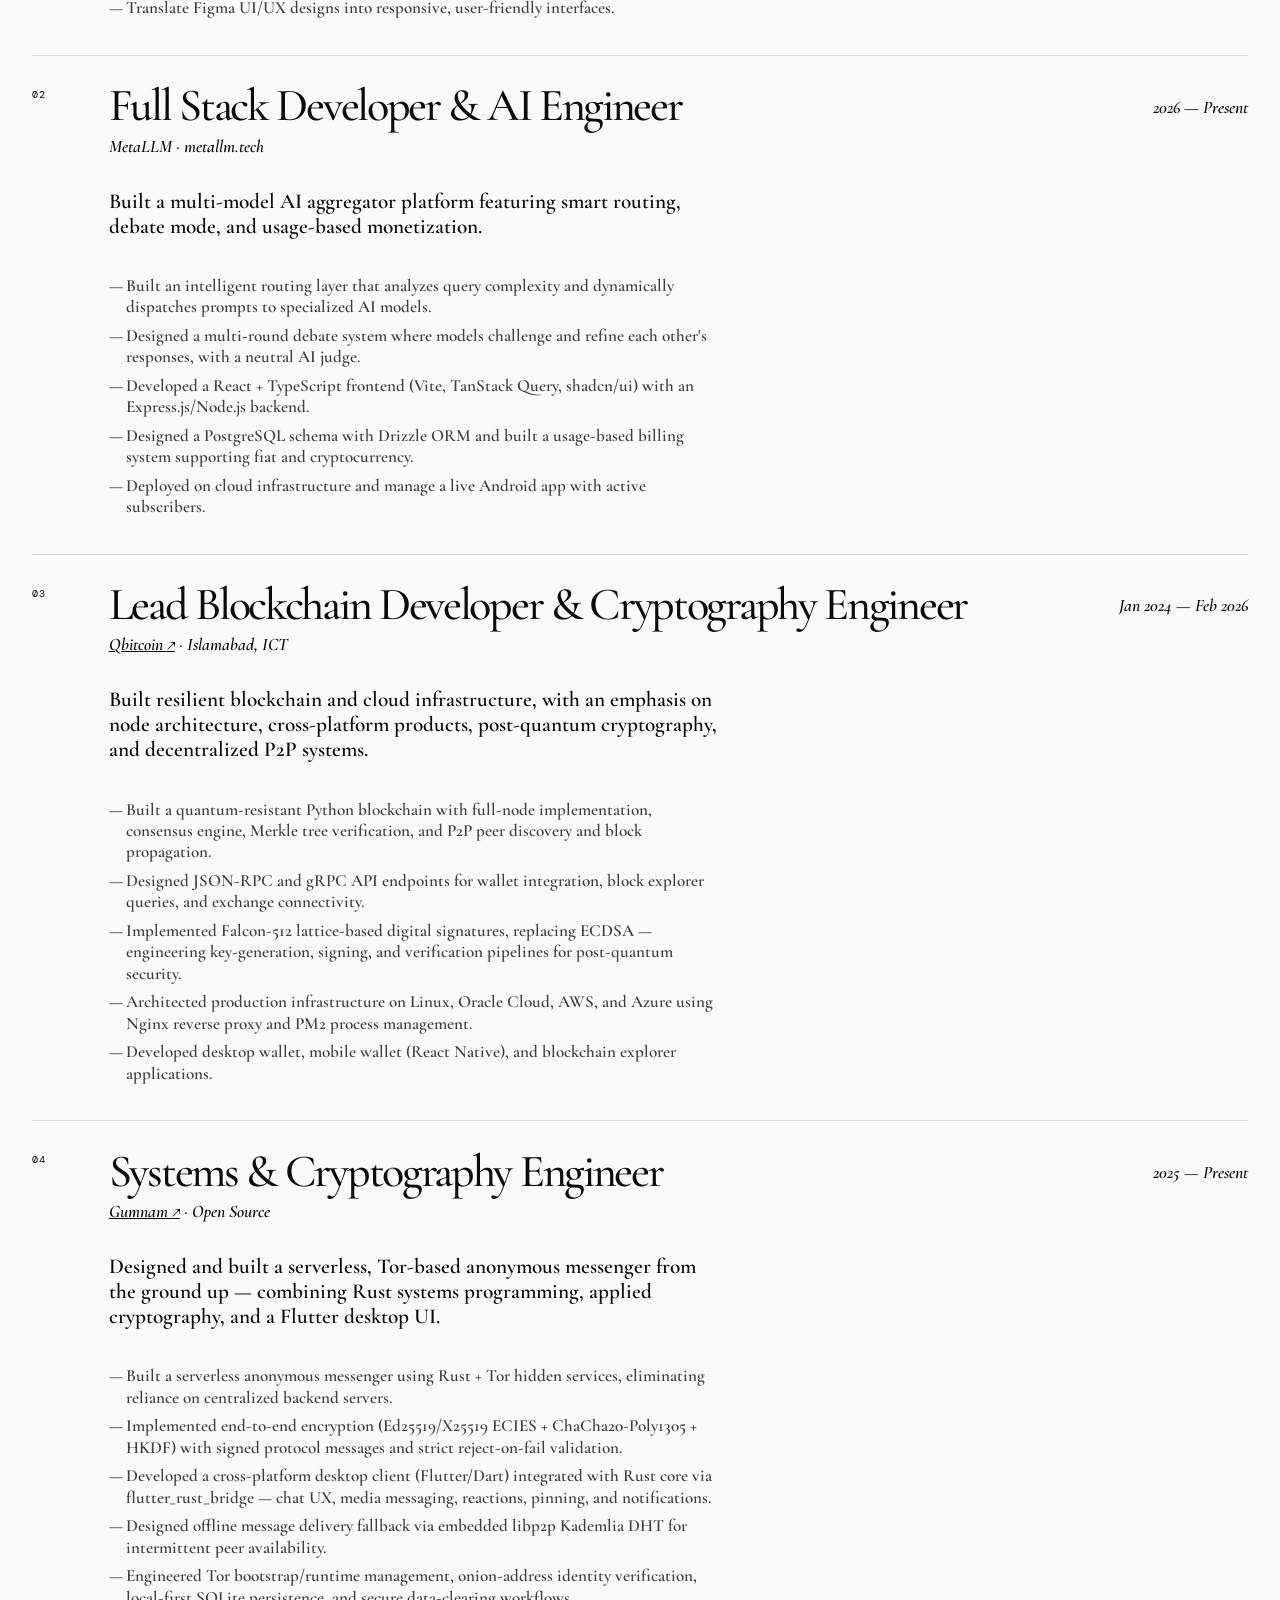
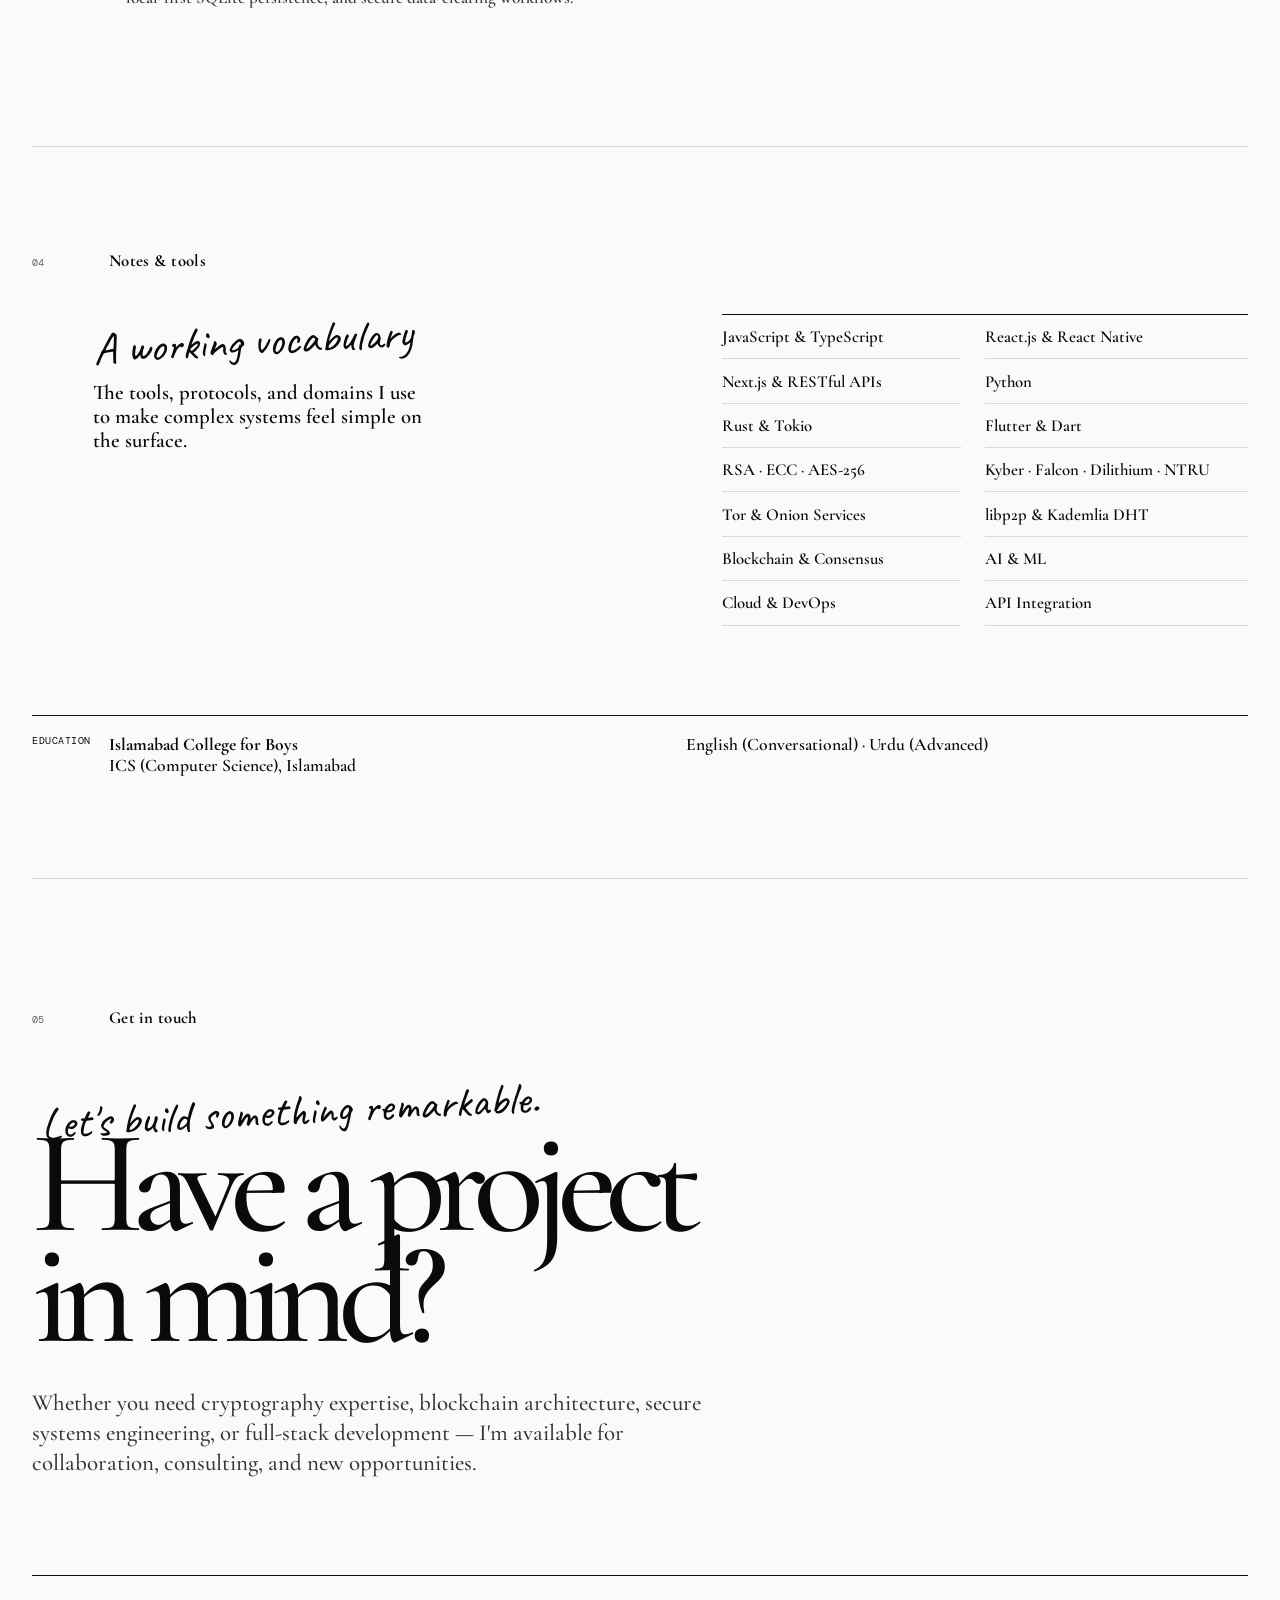
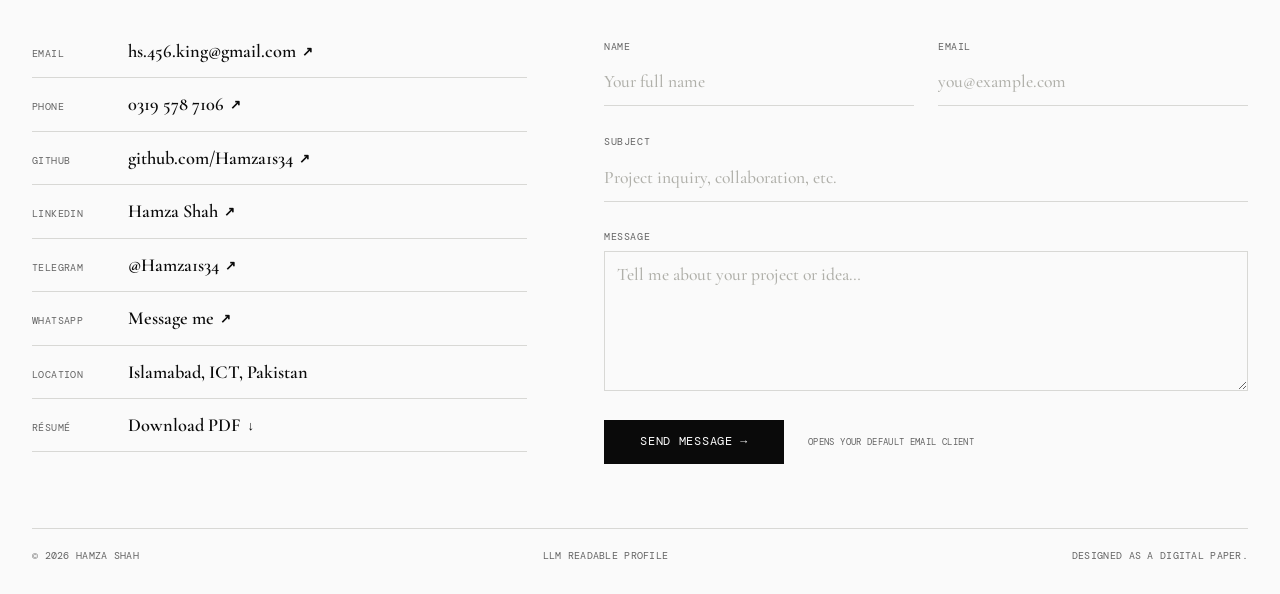
==== commit e2bdf00f: "fix: update profile image" ====
--- a/index.html
+++ b/index.html
@@ -136,7 +136,7 @@
             <div class="hero-portrait-wrap">
               <canvas id="hero-binary-rain" class="hero-binary-rain" aria-hidden="true"></canvas>
               <img
-                src="myphoto.png"
+                src="myphoto0.png"
                 alt="Hamza Shah binary code portrait"
                 class="hero-portrait"
                 width="340"
